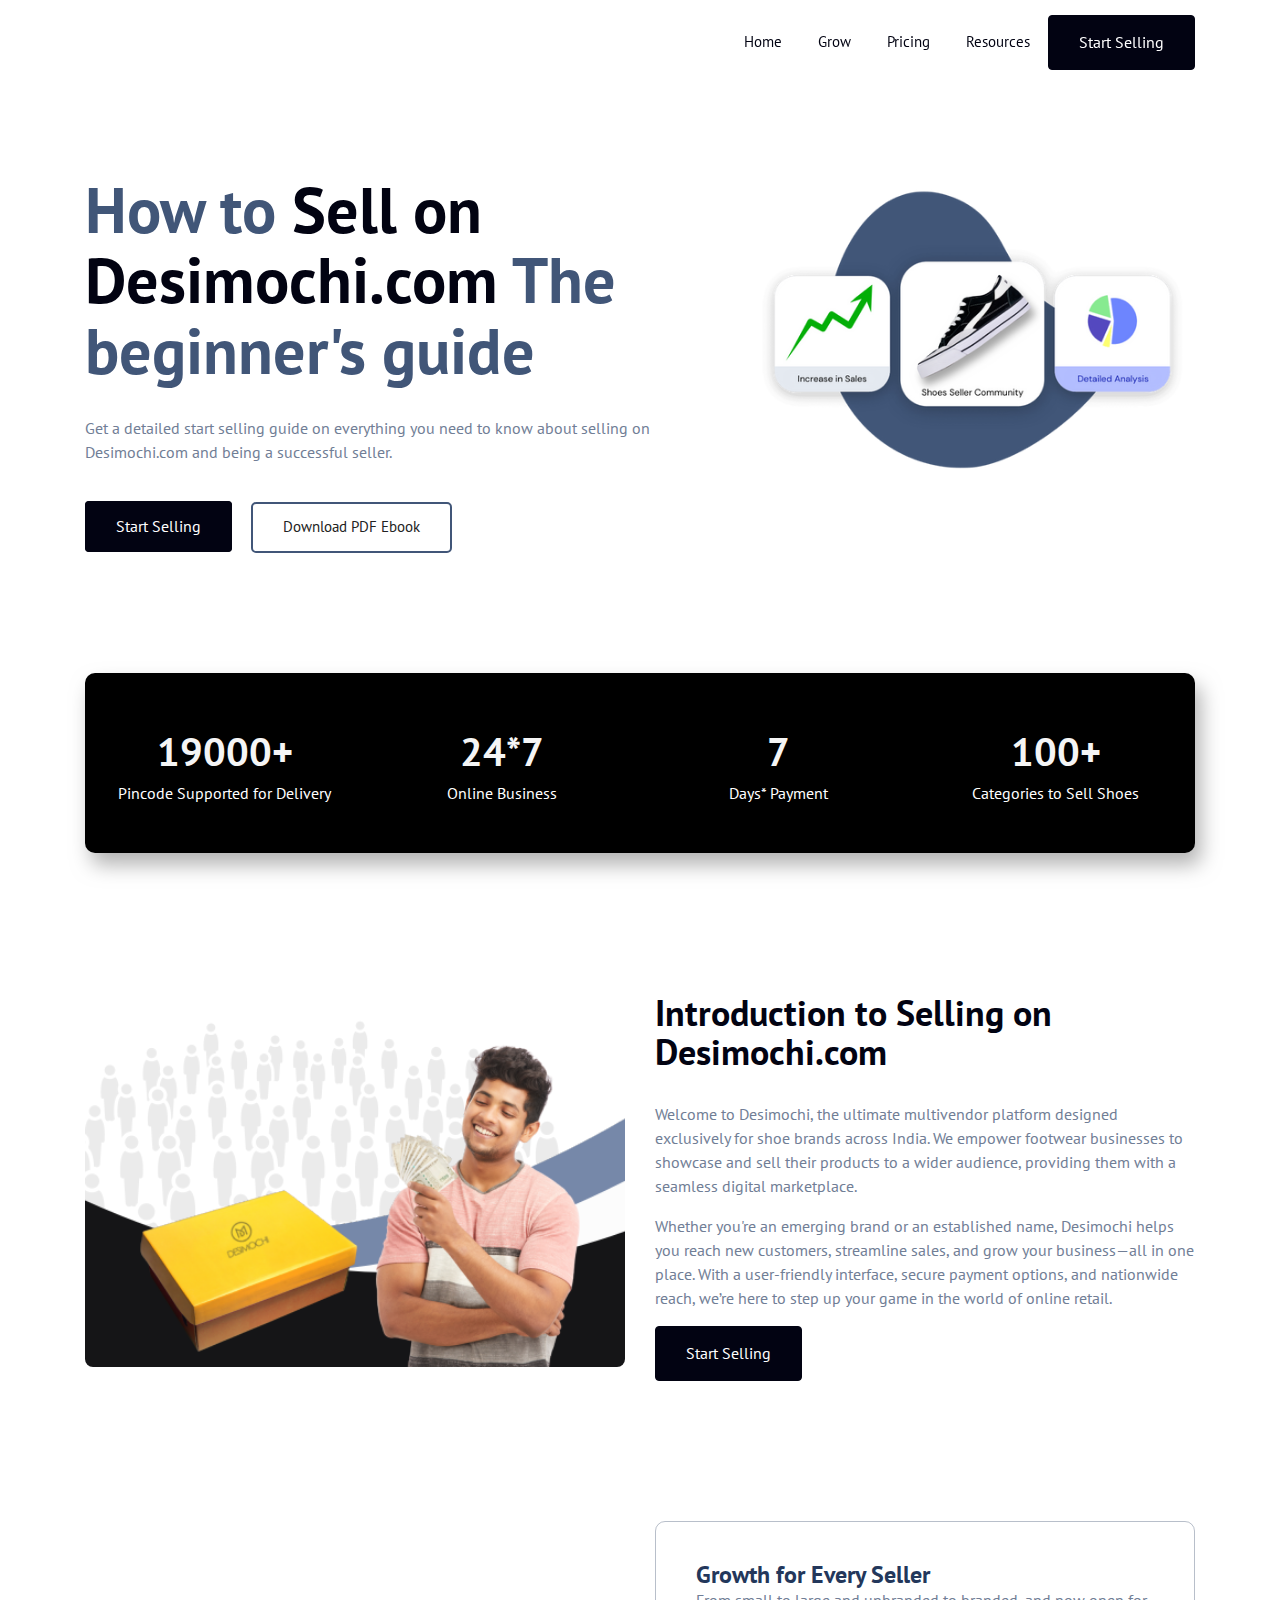
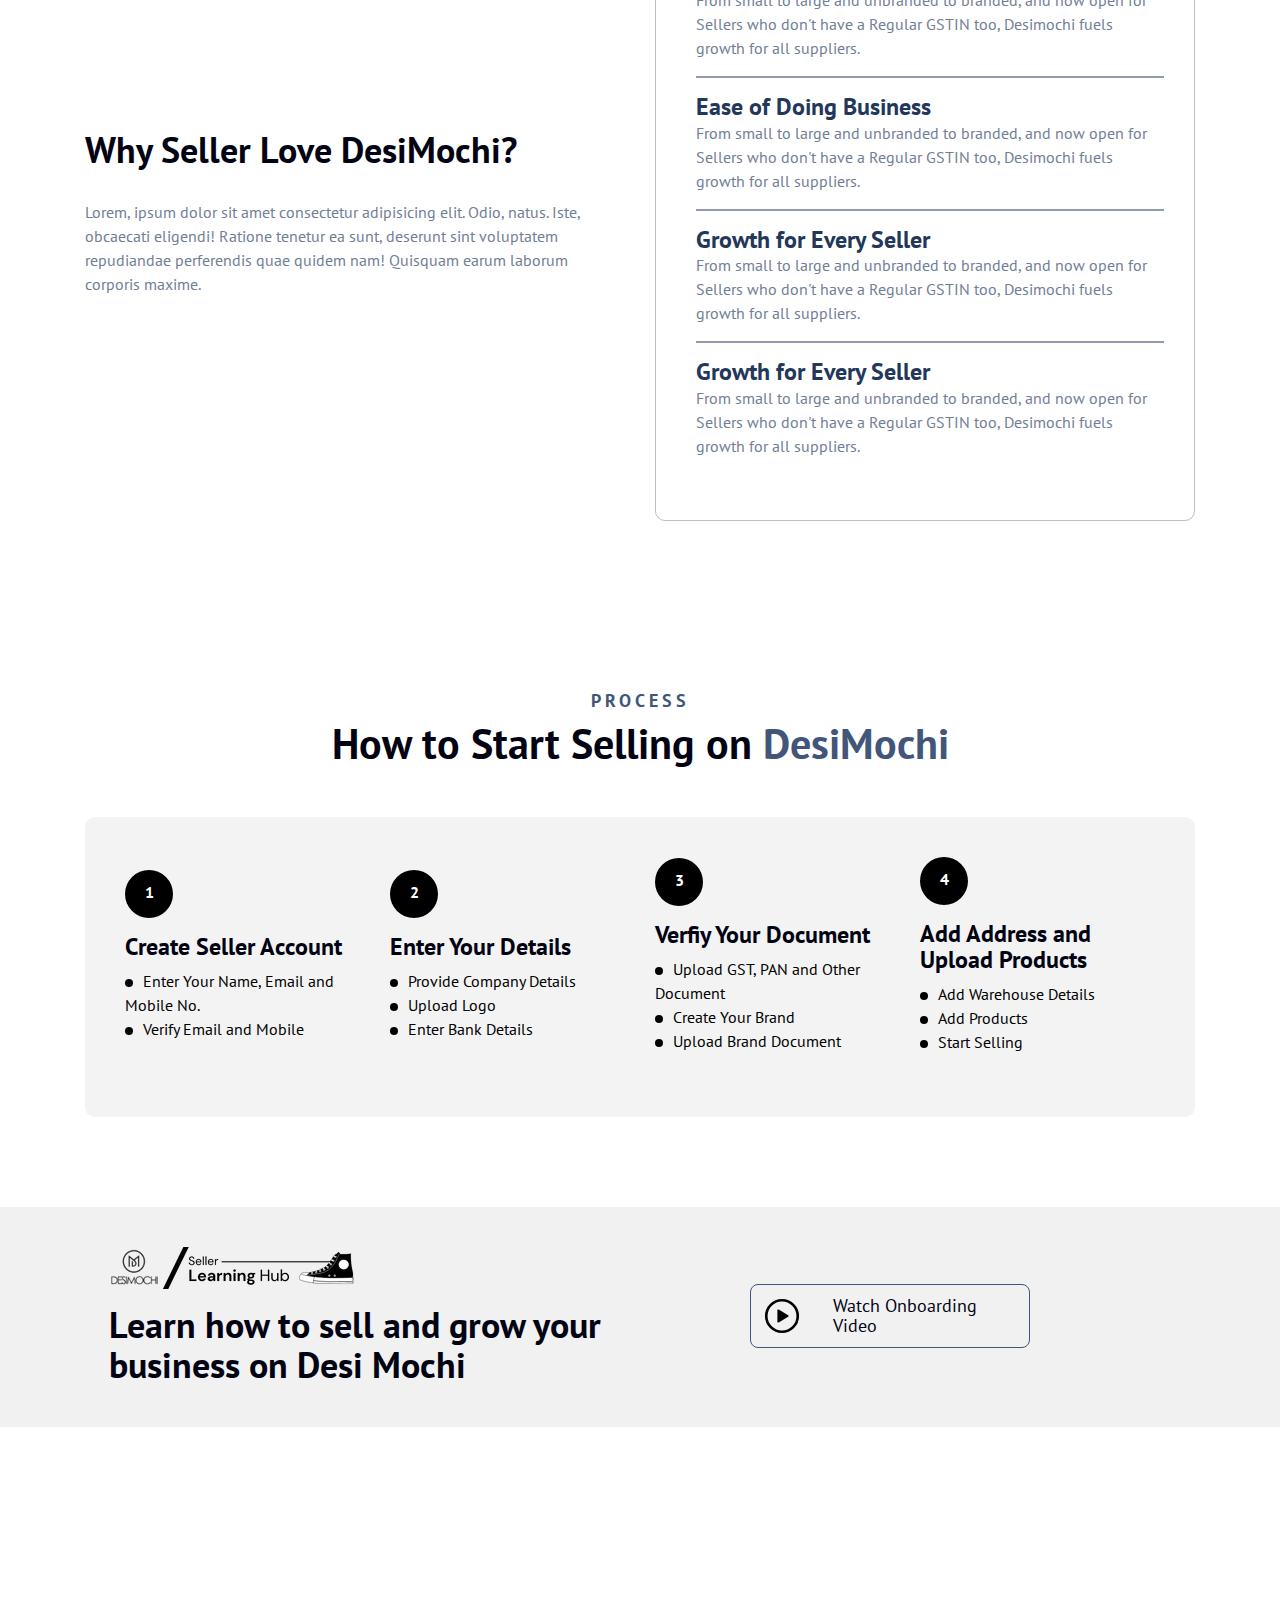
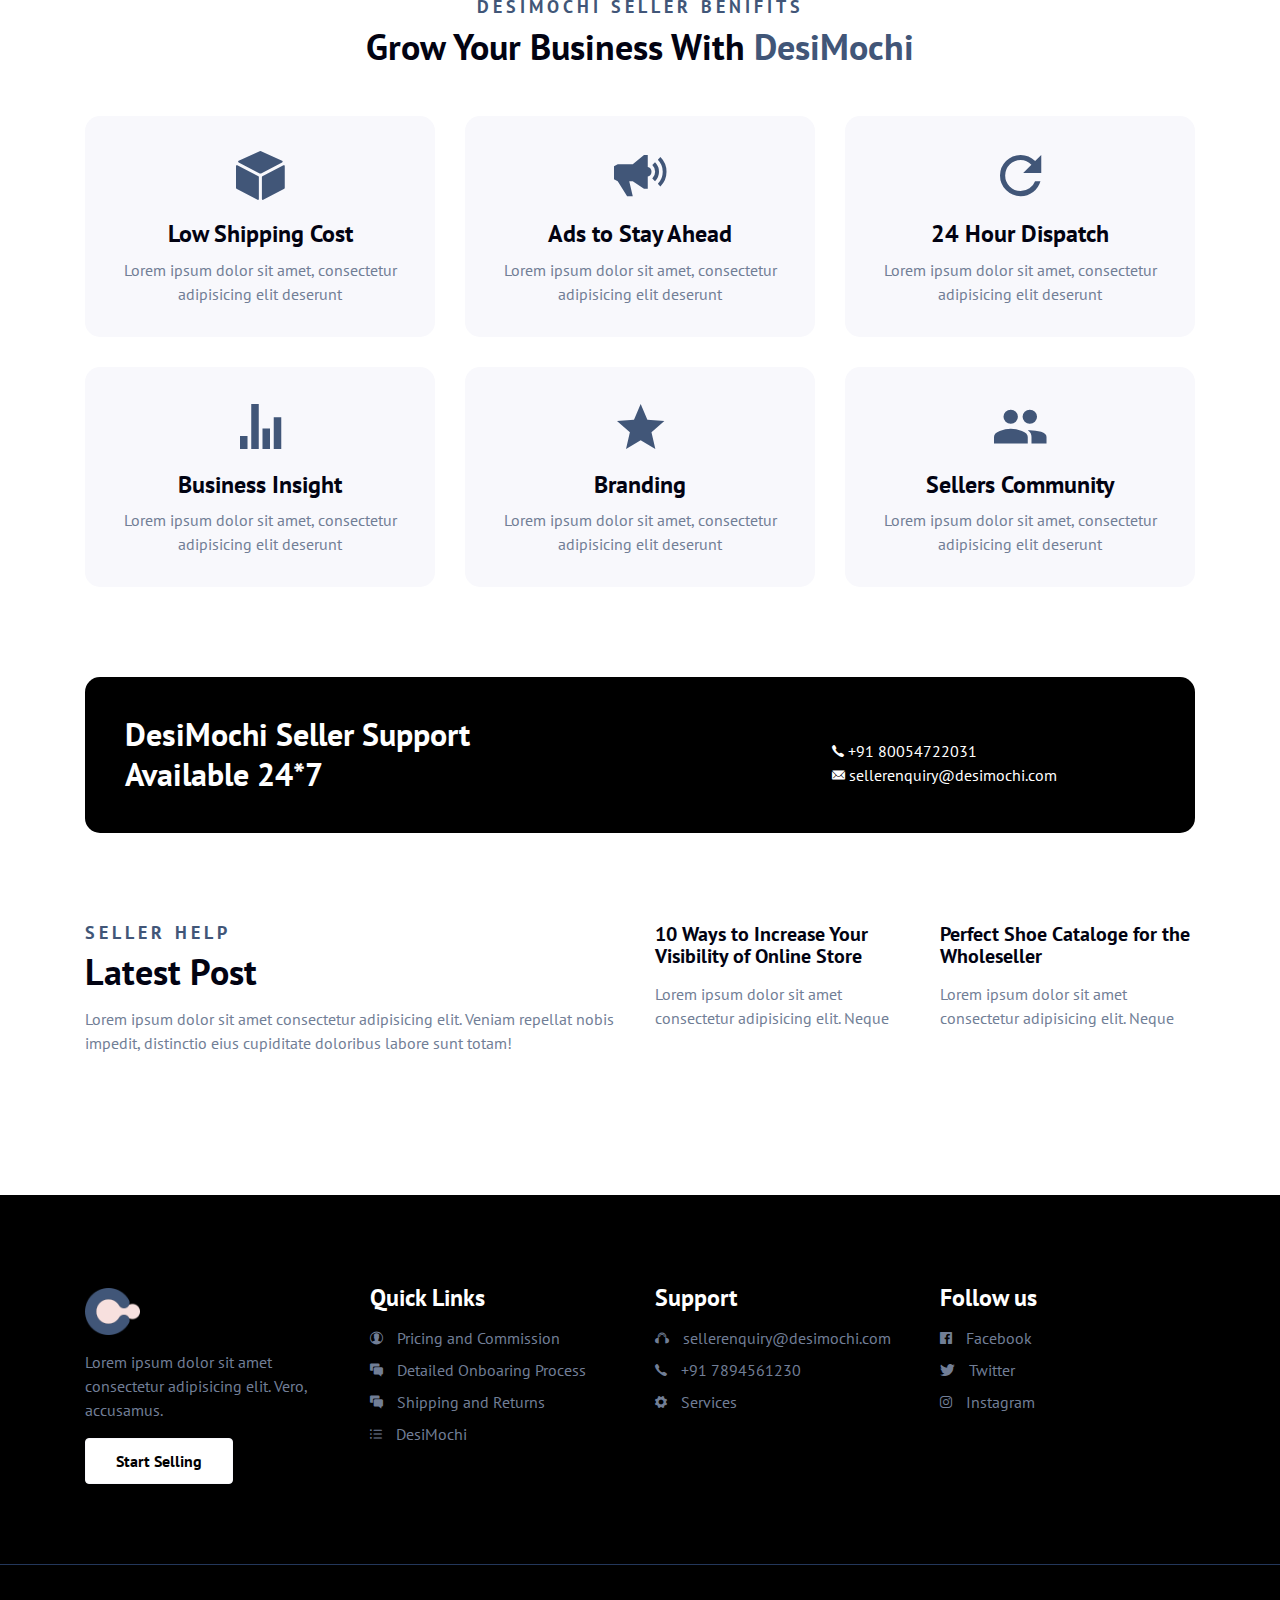
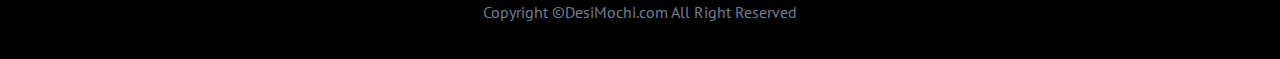
==== index.html @ 73b4c348 "Initial commit for GitHub Pages" ====
<!DOCTYPE html>
<html lang="zxx">
<head>
	<meta charset="UTF-8">
	<meta name="viewport" content="width=device-width, initial-scale=1.0">
	<title>Beginners Guide : How to Start Selling on DesiMochi?</title>
	<link rel="icon" href="images/favicon.png">

	<!-- font -->
	<link href="https://fonts.googleapis.com/css2?family=Heebo:wght@400;500;600;700;800;900&display=swap" rel="stylesheet">
	<!-- end font -->

	<link rel="stylesheet" href="css/bootstrap.css">
	<link rel="stylesheet" href="css/ionicons.min.css">
	<link rel="stylesheet" href="css/magnific-popup.css">
	<link rel="stylesheet" href="css/style.css">
</head>
<body>

	<!-- loader -->
	<div class="fakeLoader"></div>
	<!-- end loader -->

	<!-- navbar -->
	<nav class="navbar navbar-expand-md navbar-light fixed-top">
		<div class="container">
			<a href="index.html" class="navbar-brand"><img src="https://www.desimochi.com/_next/image?url=%2F_next%2Fstatic%2Fmedia%2Fdesimochi-Logo-1.6587f620.png&w=96&q=75" alt=""></a>
			<button class="navbar-toggler" type="button" data-toggle="collapse" data-target="#navbarSupportedContent" aria-controls="navbarSupportedContent" aria-expanded="false" aria-label="Toggle navigation">
				<i class="icon ion-ios-menu"></i>
			</button>
			<div class="collapse navbar-collapse" id="navbarSupportedContent">
				<ul class="navbar-nav ml-auto">
					<li class="nav-item">
						<a class="nav-link" href="#home">Home</a>
					</li>
					<li class="nav-item">
						<a class="nav-link" href="#about">Grow</a>
					</li>
					<li class="nav-item">
						<a class="nav-link" href="#portfolio">Pricing</a>
					</li>
					<li class="nav-item">
						<a class="nav-link" href="#services">Resources</a>
					</li>
				</ul>
				<button class="headbutton">Start Selling</button>
			</div>
		</div>
	</nav>
	<!-- end navbar -->

	<!-- home intro -->
	<div id="home" class="home-intro">
		<div class="container">
			<div class="row">
				<div class="col-md-7 col-sm-12 col-xs-12">
					<div class="content">
						<h2><span class="color-highlight">How to</span> Sell on</h2>
						<h2>Desimochi.com <span class="color-highlight">The beginner's guide</span></h2>
						<p>Get a detailed start selling guide on everything you need to know about selling on Desimochi.com and being a successful seller.</p>
						<ul>
							<li><a href="" class="headbutton">Start Selling</a></li>
							<li><a href="" class="button button-secondary">Download PDF Ebook</a></li>
						</ul>
					</div>
				</div>
				<div class="col-md-5 col-sm-12 col-xs-12">
					<div class="content-image">
						<img src="images/desimochi-seller.png" alt="">
					</div>
				</div>
			</div>
		</div>
	</div>
	<!-- end home intro -->
	<div class="">
		<div class="container">
			<div class="newfacts pt-5 px-3">
				<div class="row text-center">
					<div class="col-sm-12 col-md-3 col-xs-12">
						<span class="spanmine">19000+</span>
						<p class="text-white">Pincode Supported for Delivery</p>
						<span class="minesep"></span>
					</div>
					<div class="col-sm-12 col-md-3 col-xs-12">
						<span class="spanmine">24*7</span>
						<p class="text-white">Online Business</p>
					</div>
					<div class="col-sm-12 col-md-3 col-xs-12">
						<span class="spanmine">7</span>
						<p class="text-white">Days* Payment</p>
					</div>
					<div class="col-sm-12 col-md-3 col-xs-12">
						<span class="spanmine">100+</span>
						<p class="text-white">Categories to Sell Shoes</p>
					</div>
				</div>
			</div>
			
		</div>
	</div>
	</div>
	<!-- about us -->
	<div id="about" class="about">
		<div class="container">
			<div class="row">
				<div class="col-sm-12 col-md-6 col-xs-12">
					<div class="content-image">
						<img src="images/seller-desimochi-dummy.png" alt="" class="mineimage">
					</div>
				</div>
				<div class="col-sm-6 col-md-6 col-xs-6">
					<div class="content">
						<h3>Introduction to Selling on Desimochi.com</h3>
						<p>Welcome to Desimochi, the ultimate multivendor platform designed exclusively for shoe brands across India. We empower footwear businesses to showcase and sell their products to a wider audience, providing them with a seamless digital marketplace. </p>
						<p>Whether you're an emerging brand or an established name, Desimochi helps you reach new customers, streamline sales, and grow your business—all in one place. With a user-friendly interface, secure payment options, and nationwide reach, we’re here to step up your game in the world of online retail.</p>
						<button class="headbutton">Start Selling</button>
						
					</div>
				</div>
			</div>
		</div>
	</div>
	<div id="about" class="about">
		<div class="container">
			<div class="row">
				<div class="induction">
				<div class="col-sm-12 col-md-6 col-xs-12">
					<div class="content">
						<h3>Why Seller Love DesiMochi?</h3>
						<p>Lorem, ipsum dolor sit amet consectetur adipisicing elit. Odio, natus. Iste, obcaecati eligendi! Ratione tenetur ea sunt, deserunt sint voluptatem repudiandae perferendis quae quidem nam! Quisquam earum laborum corporis maxime.</p>
					</div>
				</div>
				<div class="col-sm-6 col-md-6 col-xs-6">
					<div class="content">
						<div class="boxeofwhy">
							<div class="whycard">
								<h4>Growth for Every Seller</h4>
								<p>From small to large and unbranded to branded, and now open for Sellers who don't have a Regular GSTIN too, Desimochi fuels growth for all suppliers.</p>
								<hr class="styled-line" />
							</div>
							<div class="whycard">
								<h4>Ease of Doing Business</h4>
								<p>From small to large and unbranded to branded, and now open for Sellers who don't have a Regular GSTIN too, Desimochi fuels growth for all suppliers.</p>
								<hr class="styled-line" />
							</div>
							<div class="whycard">
								<h4>Growth for Every Seller</h4>
								<p>From small to large and unbranded to branded, and now open for Sellers who don't have a Regular GSTIN too, Desimochi fuels growth for all suppliers.</p>
								<hr class="styled-line" />
							</div>
							<div class="whycard">
								<h4>Growth for Every Seller</h4>
								<p>From small to large and unbranded to branded, and now open for Sellers who don't have a Regular GSTIN too, Desimochi fuels growth for all suppliers.</p>
							
							</div>
						</div>
					</div>
				</div>
			</div>
			</div>
		</div>
	</div>
	<!-- end about us -->

	<!-- process work -->
	<div id="process-work" class="process-work section">
		<div class="container">
			<div class="section-title">
				<h5 class="title-top">Process</h5>
				<h2>How to Start Selling on <span class="color-highlight">DesiMochi</span></h2>
			</div>
			<div class="processmine">
				<div class="row align-items-center">
					<div class="col-md-3 processtep">
						<p class="step">1</p>
						<h5>Create Seller Account</h5>
						<ul class="mt-2">
								<li><span class="circle-list"></span>Enter Your Name, Email and Mobile No.</li>
								<li><span class="circle-list"></span>Verify Email and Mobile</li>
							</ul>
					</div>
					<div class="col-md-3 processtep">
						<p class="step">2</p>
						<h5>Enter Your Details</h5>
						<ul class="mt-2">
								<li><span class="circle-list"></span>Provide Company Details</li>
								<li><span class="circle-list"></span>Upload Logo</li>
								<li><span class="circle-list"></span>Enter Bank Details</li>
							</ul>
					</div>
					<div class="col-md-3 processtep">
						<p class="step">3</p>
						<h5>Verfiy Your Document</h5>
						<ul class="mt-2">
								<li><span class="circle-list"></span>Upload GST, PAN and Other Document</li>
								<li><span class="circle-list"></span>Create Your Brand</li>
								<li><span class="circle-list"></span>Upload Brand Document</li>
							</ul>
					</div>
					<div class="col-md-3 processtep">
						<p class="step">4</p>
						<h5>Add Address and Upload Products</h5>
						<ul class="mt-2">
								<li><span class="circle-list"></span>Add Warehouse Details</li>
								<li><span class="circle-list"></span>Add Products</li>
								<li><span class="circle-list"></span>Start Selling</li>
							</ul>
					</div>
					
				</div>
			</div>
		
			
		</div>

	</div>
	<!-- end process work -->
	<div id="process-work" class="process-work ">
			<div class="processminee">
				<div class="container">
					<div class="row align-items-center">
						<div class="col-md-7">
							<img src="images/seller-learning.png" alt="selller learning" />
							<h3 class="px-4 pt-3">Learn how to sell and grow your business on Desi Mochi</h3>
						</div>
						<div class="col-md-5">
							<div class="cardvideo">
								<div class="row align-items-center">
									<div class="col-md-3">
									 <img src="images/play-circle-outline.svg" />
									</div>
									<div class="col-md-9">
										<h6>Watch Onboarding Video</h6>
									</div>
								</div>
							</div>
						</div>
					</div>
				</div>
			</div>

	</div>

	<!-- end portfolio -->

	<!-- services -->
	<div id="services" class="services section">
		<div class="section-title">
			<h5 class="title-top">DesiMochi Seller Benifits</h5>
			<h3>Grow Your Business With <span class="color-highlight">DesiMochi</span></h3>
		</div>
		<div class="container">
			<div class="row">
				<div class="col-md-4 col-sm-12">
					<div class="content">
						<div class="serv-icon">
							<i class="icon ion-ios-cube"></i>
							<span class="clone-icon"><i class="icon ion-ios-cube"></i></span>
						</div>
						<h5>Low Shipping Cost</h5>
						<p>Lorem ipsum dolor sit amet, consectetur adipisicing elit deserunt</p>
					</div>
				</div>
				<div class="col-md-4 col-sm-12">
					<div class="content">
						<div class="serv-icon">
							<i class="icon ion-md-megaphone"></i>
							<span class="clone-icon"><i class="icon ion-md-megaphone"></i></span>
						</div>
						<h5>Ads to Stay Ahead</h5>
						<p>Lorem ipsum dolor sit amet, consectetur adipisicing elit deserunt</p>
					</div>
				</div>
				<div class="col-md-4 col-sm-12">
					<div class="content">
						<div class="serv-icon">
							<i class="icon ion-md-refresh"></i>

							<span class="clone-icon"><i class="icon ion-md-refresh"></i>
							</span>
						</div>
						<h5>24 Hour Dispatch</h5>
						<p>Lorem ipsum dolor sit amet, consectetur adipisicing elit deserunt</p>
					</div>
				</div>
			</div>
			<div class="row">
				<div class="col-md-4 col-sm-12">
					<div class="content">
						<div class="serv-icon">
							<i class="icon ion-md-stats"></i>
							<span class="clone-icon"><i class="icon ion-md-stats"></i></span>
						</div>
						<h5>Business Insight</h5>
						<p>Lorem ipsum dolor sit amet, consectetur adipisicing elit deserunt</p>
					</div>
				</div>
				<div class="col-md-4 col-sm-12">
					<div class="content">
						<div class="serv-icon">
							<i class="icon ion-md-star"></i>

							<span class="clone-icon"><i class="icon ion-md-star"></i>
							</span>
						</div>
						<h5>Branding</h5>
						<p>Lorem ipsum dolor sit amet, consectetur adipisicing elit deserunt</p>
					</div>
				</div>
				<div class="col-md-4 col-sm-12">
					<div class="content">
						<div class="serv-icon">
							<i class="icon ion-md-people"></i>
							<span class="clone-icon"><i class="icon ion-md-people"></i></span>
						</div>
						<h5>Sellers Community</h5>
						<p>Lorem ipsum dolor sit amet, consectetur adipisicing elit deserunt</p>
					</div>
				</div>
			</div>
		</div>
	</div>
	<!-- end services -->

	<!-- words -->
	<div class="words-section section-bottom-only">
		<div class="container">
			<div class="content">
				<div class="row">
					<div class="col-md-8 col-sm-12 align-self-center">
						<div class="words-wrap">
							<h4>DesiMochi Seller Support</h4>
							<h4>Available 24*7 </h4>
						</div>
					</div>
					<div class="col-md-4 col-sm-12 align-self-center">
						<div class="words-wrapp mt-3">
							<span class="text-white"><i class="icon ion-ios-call"></i>  +91 80054722031 <br/></span>
								<span class="text-white"><i class="icon ion-ios-mail"></i>  sellerenquiry@desimochi.com</span>
					</div>
					</div>
				</div>
			</div>
		</div>
	</div>
	<!-- end words -->

	<!-- news -->
	<div id="news" class="news section-bottom-only">
		<div class="container">
			<div class="row">
				<div class="col-md-6 col-sm-12">
					<div class="section-title section-title-left">
						<h5 class="title-top">Seller Help</h5>
						<h3>Latest Post</h3>
						<div class="title-desc">
							<p>Lorem ipsum dolor sit amet consectetur adipisicing elit. Veniam repellat nobis impedit, distinctio eius cupiditate doloribus labore sunt totam!</p>
						</div>
					</div>
				</div>
				<div class="col-md-6 col-sm-12">
					<div class="row">
						<div class="col-md-6 col-sm-12">
							<a href="">
								<div class="content">
									<h4>10 Ways to Increase Your Visibility of Online Store</h4>
									<p>Lorem ipsum dolor sit amet consectetur adipisicing elit. Neque</p>
								</div>
							</a>
						</div>
						<div class="col-md-6 col-sm-12">
							<a href="">
								<div class="content">
									<h4>Perfect Shoe Cataloge for the Wholeseller</h4>
									<p>Lorem ipsum dolor sit amet consectetur adipisicing elit. Neque</p>
								</div>
							</a>
						</div>
					</div>
				</div>
			</div>
		</div>
	</div>
	<!-- end news -->

	<!-- contact -->
	<!-- end contact -->

	<!-- footer -->
	<footer>
		<div class="container">
			<div class="row">
				<div class="col-md-3 col-sm-6 col-xs-12">
					<div class="content">
						<div class="brand"><img src="images/logo.png" alt=""></div>
						<p>Lorem ipsum dolor sit amet consectetur adipisicing elit. Vero, accusamus.</p>
						<button class="footerbutton">Start Selling</button>
					</div>
				</div>
				<div class="col-md-3 col-sm-6 col-xs-12">
					<div class="content">
						<h5>Quick Links</h5>
						<ul>
							<li><a href=""><i class="icon ion-ios-contact"></i> Pricing and Commission</a></li>
							<li><a href=""><i class="icon ion-ios-chatboxes"></i> Detailed Onboaring Process</a></li>
							<li><a href=""><i class="icon ion-ios-chatboxes"></i> Shipping and Returns</a></li>
							<li><a href=""><i class="icon ion-ios-list"></i> DesiMochi</a></li>

						</ul>
					</div>
				</div>
				<div class="col-md-3 col-sm-6 col-xs-12">
					<div class="content">
						<h5>Support</h5>
						<ul>
							<li><a href=""><i class="icon ion-ios-headset"></i> sellerenquiry@desimochi.com</a></li>
							<li><a href=""><i class="icon ion-ios-call"></i> +91 7894561230
							</a></li>
							<li><a href=""><i class="icon ion-ios-settings"></i> Services</a></li>
						</ul>
					</div>
				</div>
				<div class="col-md-3 col-sm-6 col-xs-12">
					<div class="content">
						<h5>Follow us</h5>
						<ul class="social">
							<li><a href=""><i class="icon ion-logo-facebook"></i> Facebook</a></li>
							<li><a href=""><i class="icon ion-logo-twitter"></i> Twitter</a></li>
							<li><a href=""><i class="icon ion-logo-instagram"></i> Instagram</a></li>
						</ul>
					</div>
				</div>
			</div>
		</div>
	</footer>
	<!-- end footer -->

	<!-- footer bottom -->
	<div class="footer-bottom">
		<span>Copyright ©DesiMochi.com All Right Reserved</span>
	</div>
	<!-- end footer bottom -->

	<!-- script -->
	<script src="js/jquery-3.5.1.min.js"></script>
	<script src="js/bootstrap.bundle.min.js"></script>
	<script src="js/jquery.filterizr.min.js"></script>
	<script src="js/imagesloaded.pkgd.min.js"></script>
	<script src="js/magnific-popup.min.js"></script>
	<script src="js/contact-form.js"></script>
	<script src="js/main.js"></script>

</body>
</html>
---- css/style.css ----
/*
Cleo - Agency Landing Page Template
Author : aStylers
Author URL : https://themeforest.net/user/astylers
*/

/*

Table of Content:
- fonts
- general
- button
- navbar
- home intro
- about us
- process work
- portfolio
- services
- words
- news
- contact
- form input
- footer bottom / copyright
- footer
- responsive

*/

/* variable */

/* fonts */
@import url('https://fonts.googleapis.com/css2?family=PT+Sans:ital,wght@0,400;0,700;1,400;1,700&display=swap');

/* general */
body {
    background: #fff;
    color: #717e96;
    font-size: 16px;
    font-weight: 400;
    font-family: "PT Sans", sans-serif;
}

h1,
h2,
h3,
h4,
h5,
h6 {
    line-height: 110%;
    margin: 0;
    font-family: "PT Sans", sans-serif;
    font-weight: 500;
    color: #020312;
}

h1 {
    font-size: 36px;
}

h2 {
    font-size: 32px;
}

h3 {
    font-size: 36px;
    font-weight: 600;
}

h4 {
    font-size: 24px;
}

h5 {
    font-size: 24px;
    font-weight: 600;
}

h6 {
    font-size: 18px;
}

a {
    color: #020312;
}

a:hover {
    text-decoration: none;
    transition: .5s ease-out;
}

a p {
    color: #717e96;
}

ul {
    padding: 0;
    margin: 0;
}

ul li {
    list-style-type: none;
    color: #000;
}

.row {
    margin-bottom: 30px;
}

.row:last-child {
    margin-bottom: 0;
}

/* button */
.button {
    background: #415678;
    padding: 12px 30px;
    font-weight: 500;
    font-size: 15px;
    border-radius: 5px;
    color: #fff;
    margin-top: 22px;
    border: 2px solid transparent;
    transition: .5s ease-out;
    display: inline-block;
}

.button:hover {
    color: #fff;
    opacity: 0.5;
}

.button.button-secondary {
    background: transparent;
    border: 2px solid #415678;
    color: #222;
    margin-top: 22px;
}

.button.button-secondary:hover {
    border-color: #415678;
    color: #fff;
    background: #415678;
    transition: .5s ease-out;
}

.section {
    margin-top: 80px;
    padding: 90px 0;
}

.section-bottom-only {
    padding-bottom: 90px;
}

.section-title {
    margin-bottom: 50px;
    text-align: center;
}

.section-title .title-top {
    margin-bottom: 10px;
    text-transform: uppercase;
    color: #415678;
    letter-spacing: 4px;
    font-size: 18px;
}
.section-title h2 {
    font-size: 42px;
    font-weight: 800;
}
.section-title h3 {
    font-size: 36px;
    font-weight: 800;
}

.section-title.section-title-left {
    text-align: left;
}

.section-title .title-desc {
    margin-top: 15px;
}

/* navbar */
.navbar {
    background: transparent;
    transition: .5s ease-out;
    padding: 15px 0;
}

.navbar .navbar-brand h1 {
    font-size: 26px;
    color: #020312;
}

.navbar .navbar-brand img {
    width: 55px;
    margin-right: 10px;
}

.navbar .navbar-nav li {
    padding: 0 10px;
}

.navbar .navbar-nav li .nav-link {
    font-size: 15px;
    font-weight: 500;
    color: #020312;
    transition: all .3s ease;
}

.navbar .navbar-nav li:hover .nav-link {
    color: #415678;
}

.navbar .navbar-toggler {
    border-radius: 0;
    border: 0;
}

.navbar .navbar-toggler i {
    font-size: 28px;
}

.navbar .navbar-toggler:focus {
    outline: 0;
}

.navbar.navbar-fixed {
    background: #fff;
    transition: .5s ease-out;
    box-shadow: 0 2px 2px 0 rgba(0, 0, 0, 0), 0 1px 5px 0 rgba(0, 0, 0, 0.12), 0 3px 1px -2px rgba(0, 0, 0, 0);
}
.spanmine{
    color: #f5f5f5;
    font-size: 40px;
    font-weight: 600;
}
/* home intro */
.home-intro {
    padding: 175px 0;
    padding-bottom: 80px;
}

.home-intro .content h2 {
    font-size: 64px;
    font-weight: 800;
}

.home-intro .content h2 .color-highlight {
    color: #415678;
}
.color-highlight{
    color: #415678;
}
.home-intro .content h2:nth-child(2) {
    margin-bottom: 30px;
}

.home-intro .content-image img {
    width: 100%;
}

.home-intro ul li {
    display: inline-block;
}

.home-intro ul li:last-child {
    margin-left: 15px;
}

.about{
    margin-top: 140px;
}
/* about us */
.about .content-image img {
    width: 100%;
}

.about .content h3 {
    margin-bottom: 30px;
    font-weight: 800;
    font-size: 36px;
}

.about .content ul li {
    font-weight: 600;
    color: #020312;
}

.circle-list {
    width: 8px;
    height: 8px;
    border-radius: 50%;
    margin-right: 10px;
    background: #000000;
    display: inline-block;
}

/* process work */


.process-work .row .col-md-3:nth-last-child(odd) .content {
    background: #415678;
}

.process-work .row .col-md-3:nth-last-child(odd) .content i {
    color: #fff;
}

.process-work .row .col-md-3:nth-last-child(odd) .content h5 {
    color: #fff;
}

.process-work .row .col-md-3:nth-last-child(odd) .content p {
    color: #fff;
}

.process-work .content {
    text-align: center;
    padding: 15px;
    background: #f8f8fc;
    border-radius: 15px;
    transition: all .3s ease;
}
.mineimage{
    border-radius: 8px;
}

.process-work .content:hover {
    background: #415678;
    transition: all .3s ease;
}

.process-work .content:hover i {
    color: #fff;
}

.process-work .content:hover h5 {
    color: #fff;
}

.process-work .content:hover p {
    color: #fff;
}

.process-work .content i {
    font-size: 60px;
    color: #415678;
}

.process-work .content h5 {
    margin-bottom: 10px;
}

/* portfolio */
.portfolio .portfolio-filter-menu {
    text-align: center;
    margin-bottom: 30px;
}

.portfolio .portfolio-filter-menu ul li {
    display: inline-block;
    margin: 0 20px;
    cursor: pointer;
    transition: all .3s ease;
}

.portfolio .portfolio-filter-menu ul li.active {
    color: #415678;
    font-weight: 800;
}

.portfolio .row .col-md-4 {
    padding: 15px;
}

.portfolio .content-image {
    position: relative;
}

.portfolio .content-image img {
    width: 100%;
    border-radius: 15px;
    transition: all .3s ease;
}

.portfolio .content-image .image-caption {
    position: absolute;
    top: 50%;
    left: 0;
    right: 0;
    bottom: 0;
    text-align: center;
    opacity: 0;
    transition: all .5s ease;
    color: #fff;
    transform: scale(0.9);
}

.portfolio .content-image .image-caption h4 {
    color: #fff;
    margin-bottom: 5px;
}

.portfolio .content-image .image-caption span {
    font-size: 15px;
}

.portfolio .content-image .image-overlay {
    background: #020312;
    opacity: 0.5;
    position: absolute;
    width: 100%;
    height: 100%;
    top: 0;
    left: 0;
    right: 0;
    bottom: 0;
    border-radius: 15px;
    opacity: 0;
    transition: all .5s ease;
    margin: auto;
}

.portfolio .content-image:hover .image-caption {
    opacity: 1;
    transform: scale(1);
}

.portfolio .content-image:hover .image-overlay {
    opacity: 0.7;
    transform: scale(1.05);
}

.portfolio .content-image:hover img {
    transform: scale(1.05);
    box-shadow: 0 0 37px -8px rgba(0, 0, 0, 0.53);
}

/* services */
.services .content {
    text-align: center;
    padding: 15px;
    background: #f8f8fc;
    border-radius: 15px;
    transition: all .3s ease;
}

.services .content:hover {
    background: #000000;
    transition: all .3s ease;
}

.services .content:hover i {
    color: #fff;
}

.services .content:hover h5 {
    color: #fff;
}

.services .content:hover p {
    color: #fff;
}

.services .content .serv-icon {
    position: relative;
    display: inline-block;
}

.services .content i {
    font-size: 60px;
    color: #415678;
}

.services .content .clone-icon i {
    position: absolute;
    top: 0;
    left: 15px;
    right: 0;
    opacity: 0;
    transition: all .3s ease;
}

.services .content h5 {
    margin-bottom: 10px;
}

.services .content:hover .clone-icon i {
    position: absolute;
    top: 7px;
    left: -12px;
    right: 0;
    opacity: 0.2;
}

/* words */
.words-section .content {
    background: #000000;
    padding: 40px;
    border-radius: 15px;
}

.words-section .content h4 {
    font-size: 32px;
    font-weight: 800;
    color: #fff;
}

.words-section .content h4:first-child {
    margin-bottom: 5px;
}

.words-section .content .button-wrap {
    text-align: right;
}

.words-section .content .button-wrap .button {
    margin-top: 0;
}

/* news */
.news .content:hover img {
    transform: scale(1.05);
    box-shadow: 0 0 37px -8px rgba(0, 0, 0, 0.53);
}

.news .content:hover h4 {
    color: #415678;
}

.news .content img {
    width: 100%;
    border-radius: 15px;
    margin-bottom: 20px;
    transition: all .3s ease;
}

.news .content h4 {
    margin-bottom: 15px;
    font-size: 20px;
    font-weight: 600;
    transition: all .3s ease;
}

/* contact */
.contact .content h5 {
    margin-top: 35px;
    margin-bottom: 15px;
}

.contact .content h5:first-child {
    margin-top: 0;
}

.contact .content-right {
    text-align: center;
}

.contact .button {
    margin-top: 0;
}

/* form */
form input {
    border: 1px solid #f5f5f5;
    background: #f5f5f5;
    padding: 14px 20px;
    width: 100%;
    color: #aaa;
    border-radius: 5px;
    text-align: left;
}

form textarea {
    border: 1px solid #f5f5f5;
    background: #f5f5f5;
    padding: 14px 20px;
    width: 100%;
    color: #aaa;
    border-radius: 5px;
    text-align: left;
}

/* footer bottom */
.footer-bottom {
    background: #000000;
    text-align: center;
    padding: 35px 0 35px;
    border-top: 1px solid #23375b;
}

/* footer */
footer {
    background: #000000;
    padding: 90px 0 80px;
}

footer .brand {
    font-size: 30px;
    color: #fff;
    font-weight: 700;
    margin-bottom: 15px;
}

footer .brand img {
    width: 55px;
}

footer h5 {
    color: #fff !important;
    margin-bottom: 15px;
}

footer ul li {
    margin-bottom: 8px;
}

footer ul li a {
    color: #717e96;
}

footer ul li a i {
    margin-right: 10px;
}

footer ul.social li a i {
    width: 20px;
}

/* responsive */
@media (max-width:980px) {
    .home-intro .content h2 {
        font-size: 40px;
    }

    .process-work .col-md-6 .content {
        margin-bottom: 30px;
    }

    .process-work .col-md-6:nth-last-child(-1n+2) .content {
        margin-bottom: 0;
    }

    .news .content h4 {
        width: 100%;
        white-space: nowrap;
        overflow: hidden;
        text-overflow: ellipsis;
    }

}
.headbutton{
    background-color: #020312;
    border: 1px solid #020312;
    padding: 14px 30px 15px 30px;
    border-radius: 4px;
    color: white;
}

.headbutton:hover{
    color: antiquewhite;
}

@media (max-width:767px) {
    .navbar .navbar-nav {
        background: #fff;
        box-shadow: 0 12px 30px -15px rgba(0, 0, 0, 0.2);
        border-radius: 0 0 15px 15px;
        border-top: 0;
        outline: none;
        padding: 14px 10px;
    }

    .navbar .navbar-brand {
        margin-left: 15px;
    }

    .home-intro .content-image img {
        margin-top: 45px;
        float: none;
    }

    .process-work .col-sm-6 .content {
        margin-bottom: 30px;
    }

    .process-work .col-sm-6:nth-last-child(-n+2) .content {
        margin-bottom: 0;
    }

    .services .row:first-child {
        margin-bottom: 0;
    }

    .services .row:last-child .col-sm-12:last-child .content {
        margin-bottom: 0;
    }

    .services .content {
        margin-bottom: 30px;
    }

    .news .content {
        margin-bottom: 30px;
    }

    .news .col-sm-12 .row .col-sm-12:nth-last-child(1) .content {
        margin-bottom: 0;
    }

    .words-section .content .button-wrap {
        margin-top: 30px;
        text-align: center;
    }

    .contact form {
        margin-top: 40px;
    }

    footer {
        text-align: center;
    }

    footer .col-sm-6 .content {
        margin-bottom: 30px;
    }

    footer .col-sm-6:nth-last-child(-1n+2) .content {
        margin-bottom: 0;
    }

}

@media (max-width:480px) {
    .process-work .col-xs-12:last-child .content {
        margin-bottom: 0;
    }

    .process-work .col-xs-12:nth-last-child(2) .content {
        margin-bottom: 30px;
    }

    footer .col-xs-12:nth-last-child(2) .content {
        margin-bottom: 30px;
    }

}
.facts{
    margin-bottom: 80px;
    display: grid;
    place-items: center;  /* centers both horizontally and vertically */
    height: 100vh;
}
.newfacts{
    background-color: #000000;
    height: 180px;
    width: 100%;
    margin-top: 40px;
    margin-bottom: 80px;
    border-radius: 10px;
    box-shadow: 6px 12px 20px rgba(128, 128, 128, 0.597);
}
@media (max-width:767px){
    .newfacts{
        height: fit-content;
        padding-bottom: 30px;
    }
}
.boxeofwhy{
    border: 1px solid #23375b52;
    width: 100%;
    height: 600px;
    border-radius: 10px;
    padding: 40px 30px 40px 40px;
}
.boxeofwhy h4{
 font-weight: 600;
 color: #23375b;
}
.styled-line {
    border: none;
    height: 2px;         /* thickness of the line */
    background-color: #23375b;  /* color of the line */
    width: 100%;    
    opacity: 0.5;  /* width of the line */
  }
  .induction{
    display: flex;
    align-items: center;
  }
  @media (max-width:767px){
    .induction{
        display: contents;
    }
    .boxeofwhy{
        height: fit-content;
    }
  }
  .processmine{
    width: 100%;
    height: 300px;
    border-radius: 10px;
    background-color: #f3f3f3;
    padding: 40px;
  }
 
.step{
    background-color: black;
    height: 48px;
    width: 48px;
    font-weight: 600;
    color: white;
    padding-top: 10px;
    text-align: center;
    border-radius: 50%;
}
.step::after {
    height: 10px;
    width: 80%;
    background-color: #23375b;
}
@media (max-width:767px){
   
    .processmine{
        height: fit-content;
    }
    .step{
        margin-top: 40px;
    }
  }
.processminee{
    width: 100%;
    height: 220px;
    background-color: #f1f1f1;
    padding: 40px;
    margin-bottom: 80px;
  }
.cardvideo{
    border-radius: 8px;
    border: 1px solid #415678;
    padding: 10px;
    width: 280px;
    height: fit-content;
    cursor: pointer;
}
.cardvideo:hover{
    background-color: #415678;
    transition: all .3s ease-in-out;
}
.footerbutton{
    background-color: white;
    border-radius: 4px;
    padding: 10px 30px 10px 30px;
    border: 1px solid #f8f8fc;
    font-weight: 700;
}
@media (max-width:767px){
    .processminee{
        height: fit-content;
    }
    .processminee h3{
        font-size: 24px;
        text-align: center;
    }
    .cardvideo{
        margin-top: 20px;
        height: fit-content;
    }
    .cardvideo img{
        width: 20%;
    }
}
.word-wrapp{
    color: white;
}
/* zzzzzzzzzzzzz */
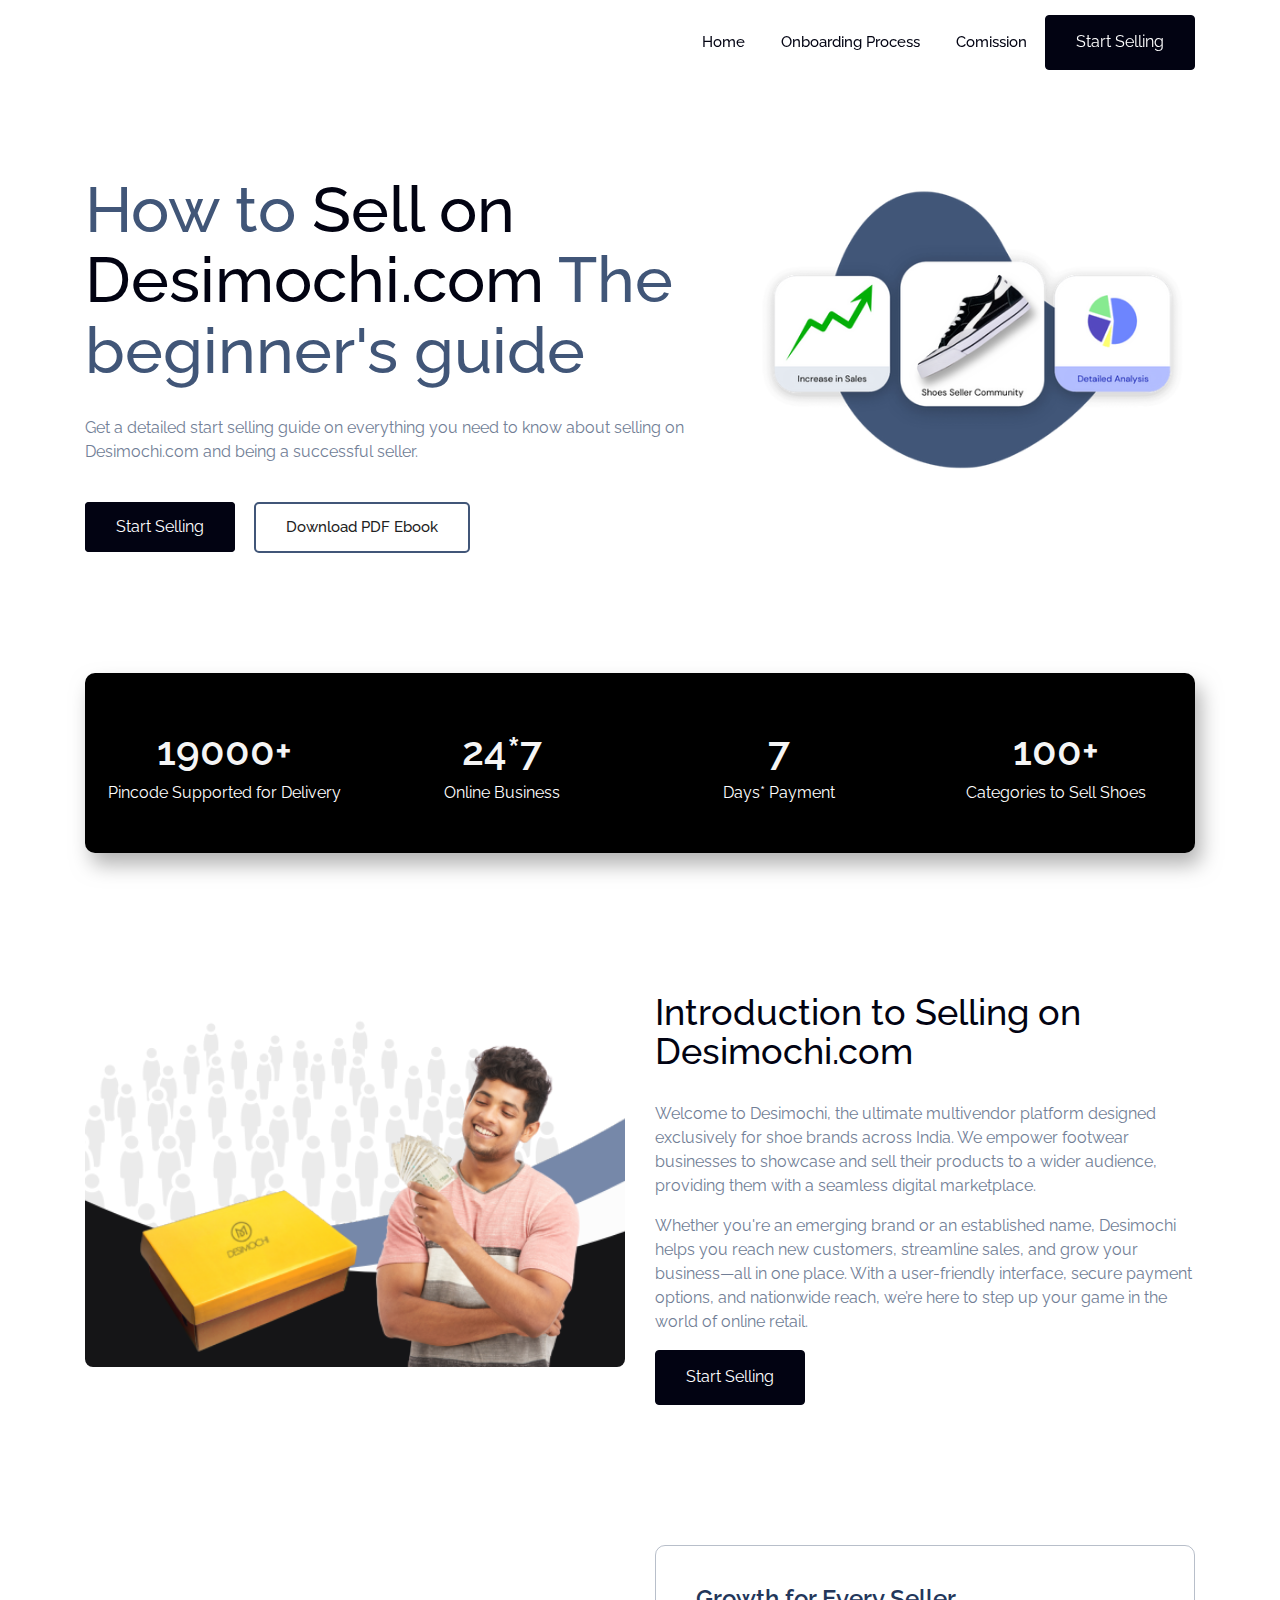
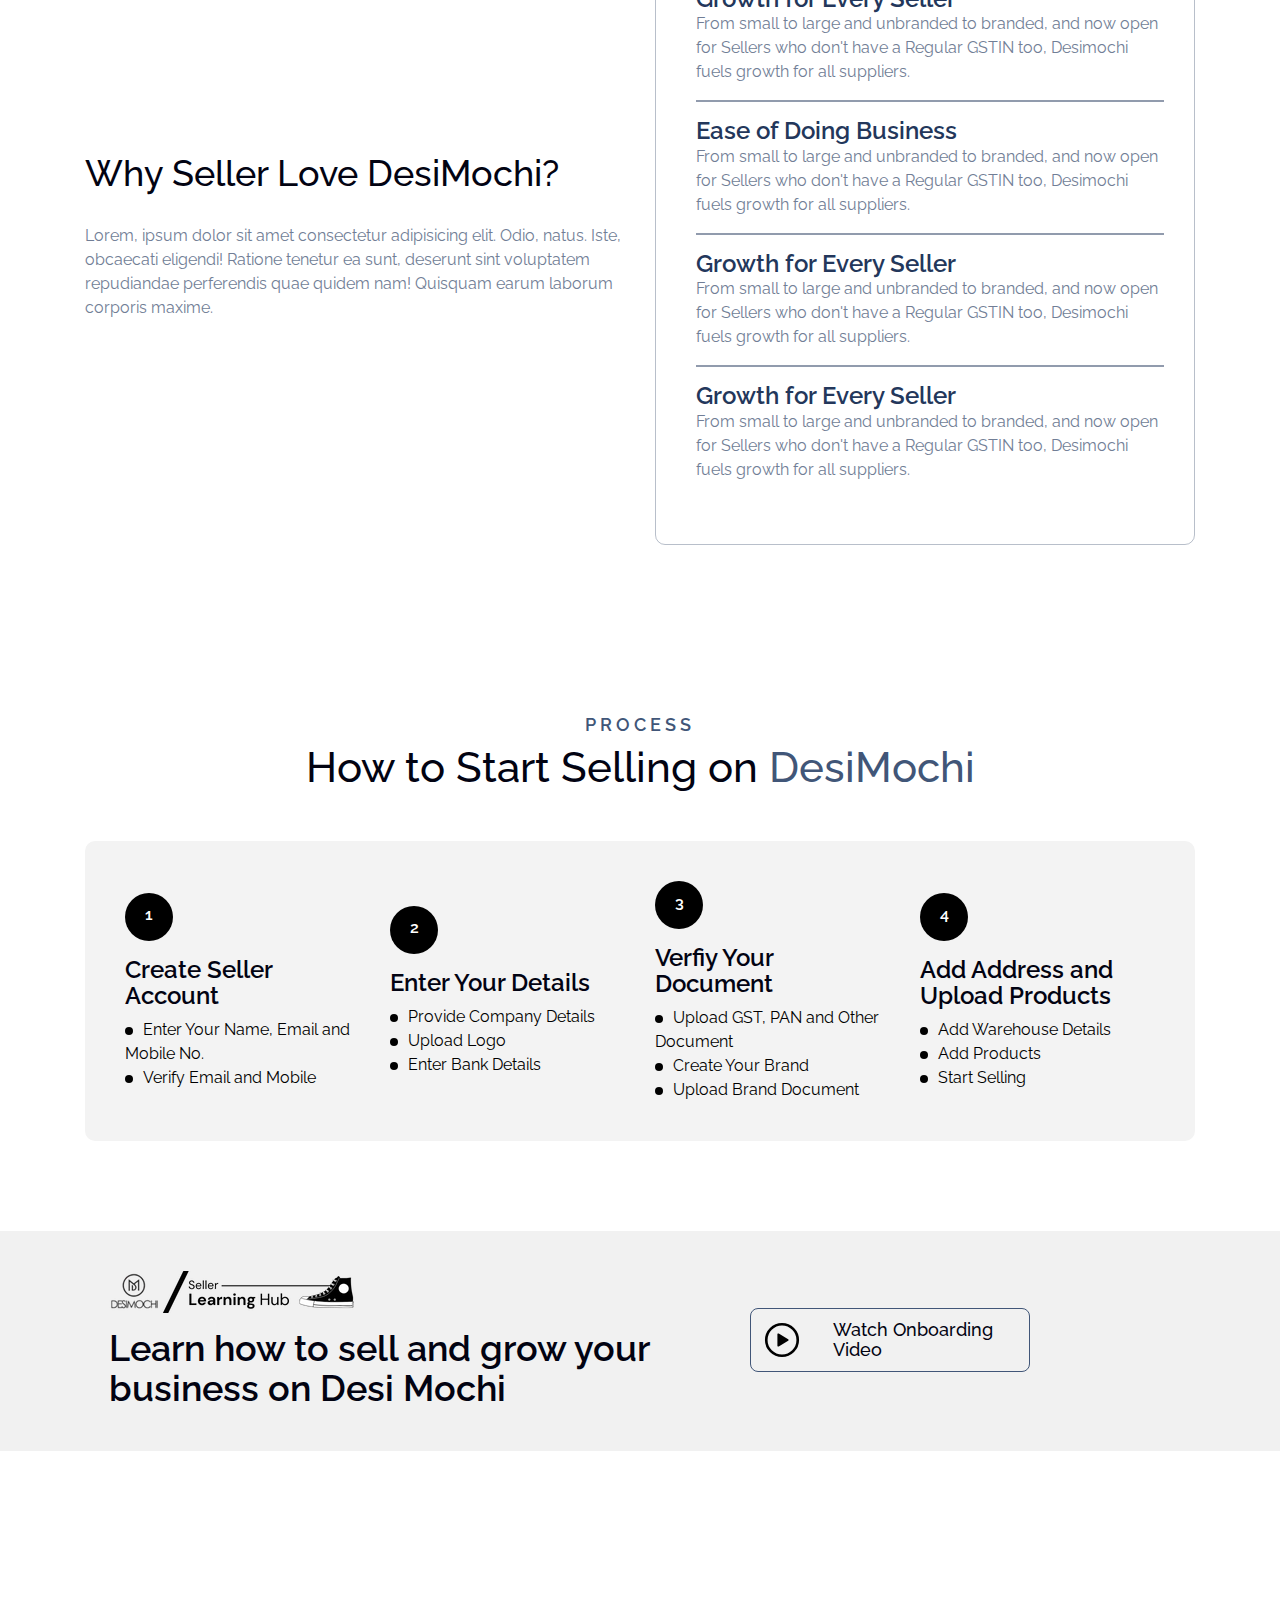
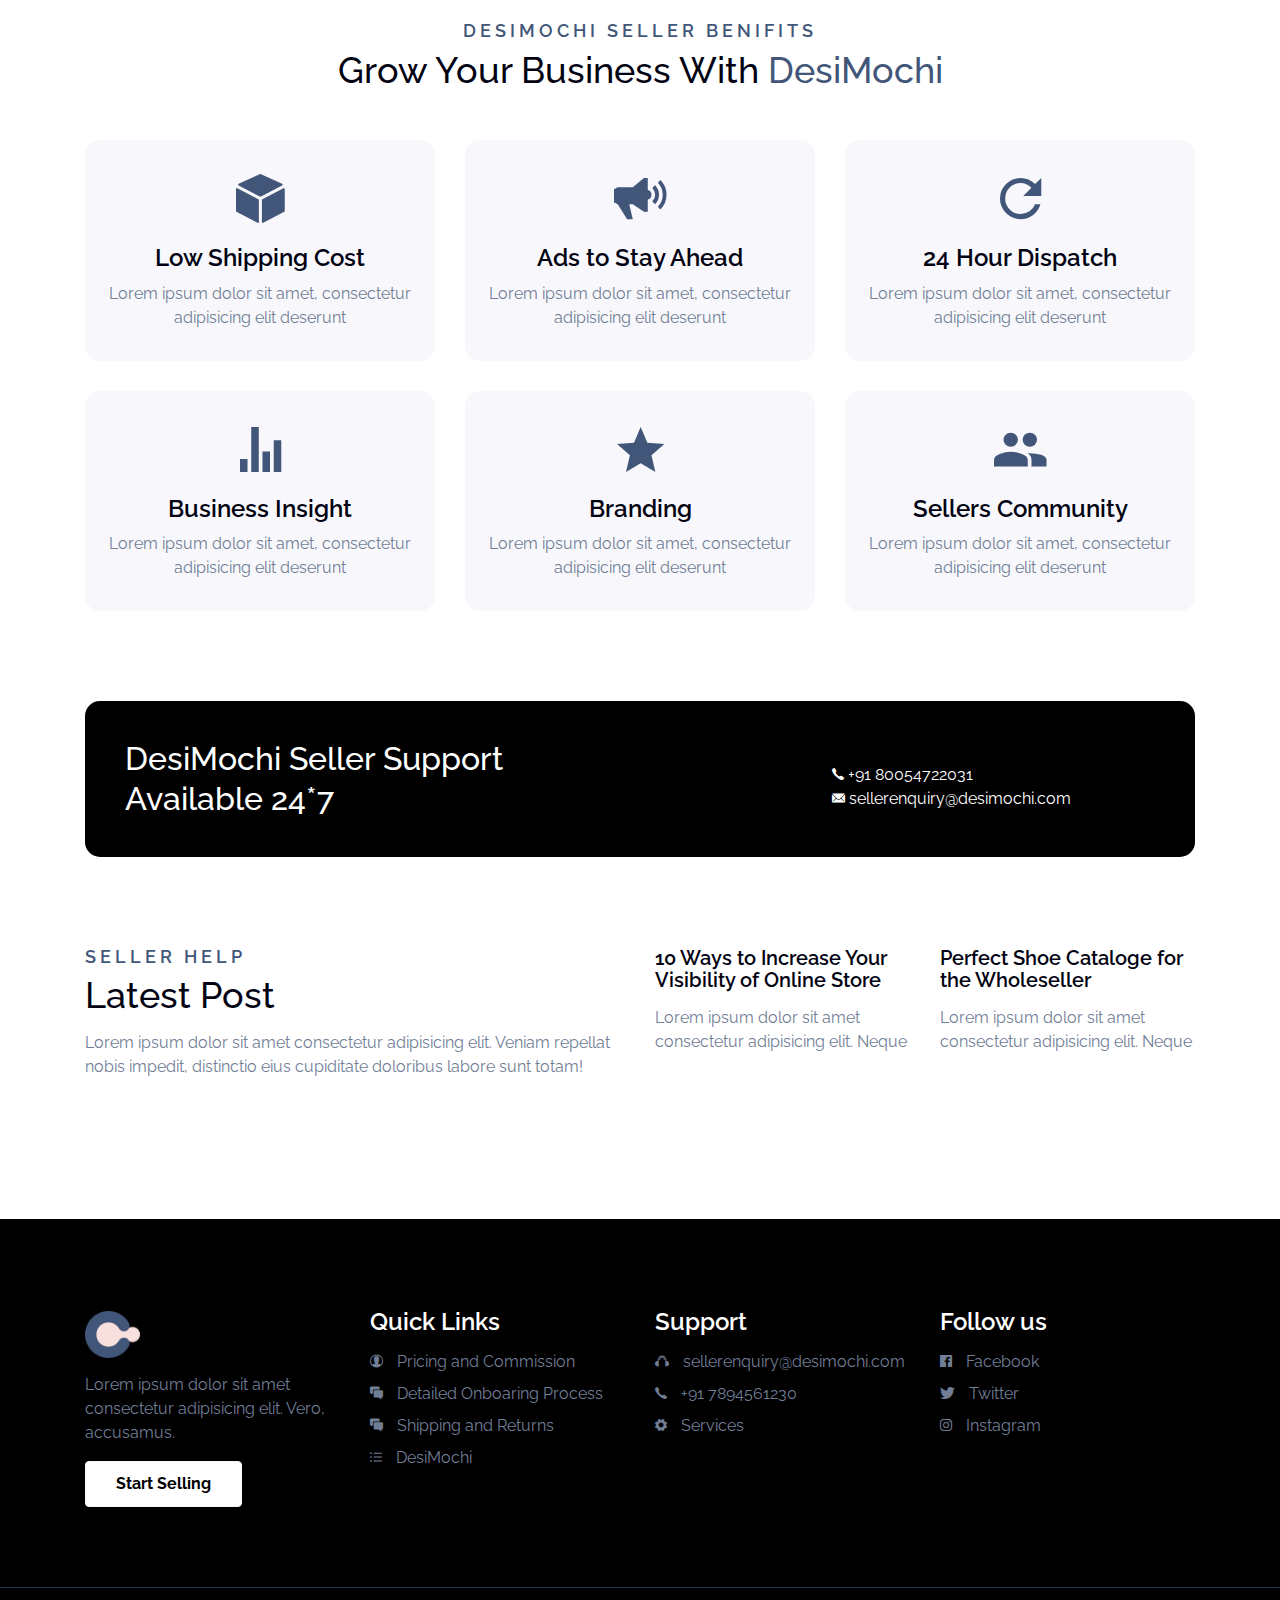
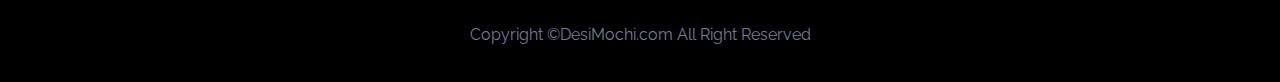
==== commit 3905f16d: "Onboarding Pages Added" ====
--- a/index.html
+++ b/index.html
@@ -31,16 +31,13 @@
 			<div class="collapse navbar-collapse" id="navbarSupportedContent">
 				<ul class="navbar-nav ml-auto">
 					<li class="nav-item">
-						<a class="nav-link" href="#home">Home</a>
+						<a class="nav-link" href="index.html">Home</a>
 					</li>
 					<li class="nav-item">
-						<a class="nav-link" href="#about">Grow</a>
+						<a class="nav-link" href="onboarding-process.html">Onboarding Process</a>
 					</li>
 					<li class="nav-item">
-						<a class="nav-link" href="#portfolio">Pricing</a>
-					</li>
-					<li class="nav-item">
-						<a class="nav-link" href="#services">Resources</a>
+						<a class="nav-link" href="commission.html">Comission</a>
 					</li>
 				</ul>
 				<button class="headbutton">Start Selling</button>
--- a/css/style.css
+++ b/css/style.css
@@ -29,7 +29,7 @@
 /* variable */
 
 /* fonts */
-@import url('https://fonts.googleapis.com/css2?family=PT+Sans:ital,wght@0,400;0,700;1,400;1,700&display=swap');
+@import url('https://fonts.googleapis.com/css2?family=Raleway:ital,wght@0,100..900;1,100..900&display=swap');
 
 /* general */
 body {
@@ -37,7 +37,7 @@
     color: #717e96;
     font-size: 16px;
     font-weight: 400;
-    font-family: "PT Sans", sans-serif;
+    font-family: "Raleway", sans-serif;
 }
 
 h1,
@@ -48,7 +48,7 @@
 h6 {
     line-height: 110%;
     margin: 0;
-    font-family: "PT Sans", sans-serif;
+    font-family: "Raleway", sans-serif;
     font-weight: 500;
     color: #020312;
 }
@@ -166,11 +166,11 @@
 }
 .section-title h2 {
     font-size: 42px;
-    font-weight: 800;
+    font-weight: 500;
 }
 .section-title h3 {
     font-size: 36px;
-    font-weight: 800;
+    font-weight: 500;
 }
 
 .section-title.section-title-left {
@@ -244,7 +244,7 @@
 
 .home-intro .content h2 {
     font-size: 64px;
-    font-weight: 800;
+    font-weight: 500;
 }
 
 .home-intro .content h2 .color-highlight {
@@ -279,7 +279,7 @@
 
 .about .content h3 {
     margin-bottom: 30px;
-    font-weight: 800;
+    font-weight: 500;
     font-size: 36px;
 }
 
@@ -368,7 +368,7 @@
 
 .portfolio .portfolio-filter-menu ul li.active {
     color: #415678;
-    font-weight: 800;
+    font-weight: 500;
 }
 
 .portfolio .row .col-md-4 {
@@ -449,6 +449,7 @@
 
 .services .content:hover {
     background: #000000;
+    color: #ffffff;
     transition: all .3s ease;
 }
 
@@ -494,7 +495,11 @@
     right: 0;
     opacity: 0.2;
 }
-
+.myicon{
+    font-size: 64px;
+    margin-bottom: 10px;
+    color: #000;
+}
 /* words */
 .words-section .content {
     background: #000000;
@@ -504,7 +509,7 @@
 
 .words-section .content h4 {
     font-size: 32px;
-    font-weight: 800;
+    font-weight: 500;
     color: #fff;
 }
 
@@ -845,6 +850,15 @@
     height: fit-content;
     cursor: pointer;
 }
+.cardvideoo{
+    border-radius: 8px;
+    border: 1px solid #415678;
+    padding: 10px;
+    width: fit-content;
+    height: fit-content;
+    cursor: pointer;
+    text-align: center;
+}
 .cardvideo:hover{
     background-color: #415678;
     transition: all .3s ease-in-out;
@@ -875,4 +889,68 @@
 .word-wrapp{
     color: white;
 }
-/* zzzzzzzzzzzzz */+.numberinput{
+    height: 50px;
+    width: 280px;
+    padding: 20px;
+}
+@media (max-width:767px){
+    .numberinput{
+        width: 200px;
+    }
+    .mhide{
+        display: none;
+    }
+    .home-intro{
+        padding-top: 120px;
+    }
+}
+.new{
+    padding: 4px 10px 4px 10px;
+    border-radius: 4px;
+    background-color: #000000;
+    color: white;
+    animation: blink-bg 1s infinite;
+}
+@keyframes blink-bg {
+    0% {
+        background-color: #f1f1f1;
+        color: #000;
+        border: 1px solid #000;
+    }
+    50% {
+        background-color: #000000;
+        color: white;
+    }
+    100% {
+        background-color: #f1f1f1;
+        color: #000;
+        border: 1px solid #000;
+    }
+}
+.bold{
+    font-weight: 800;
+    color: #000000;
+}
+.stepsshop{
+    display: grid;
+    gap: 28px;
+    position: relative;
+}
+.sticky{
+    position: -webkit-sticky; /* Sticky for Safari */
+    position: sticky;
+    top: 100px;
+}
+.stepsshop .active{
+    background: linear-gradient(to right, rgba(35, 53, 78, 0.4) 10%, rgba(0, 0, 0, 0) 100%);
+    color: #000000;
+    border-left: 4px solid black;
+    padding: 15px;
+}
+.customheading{
+    background: linear-gradient(to right, rgba(35, 53, 78, 0.4) 10%, rgba(0, 0, 0, 0) 100%);
+    color: #000000;
+    border-left: 4px solid black;
+    padding: 15px;
+}
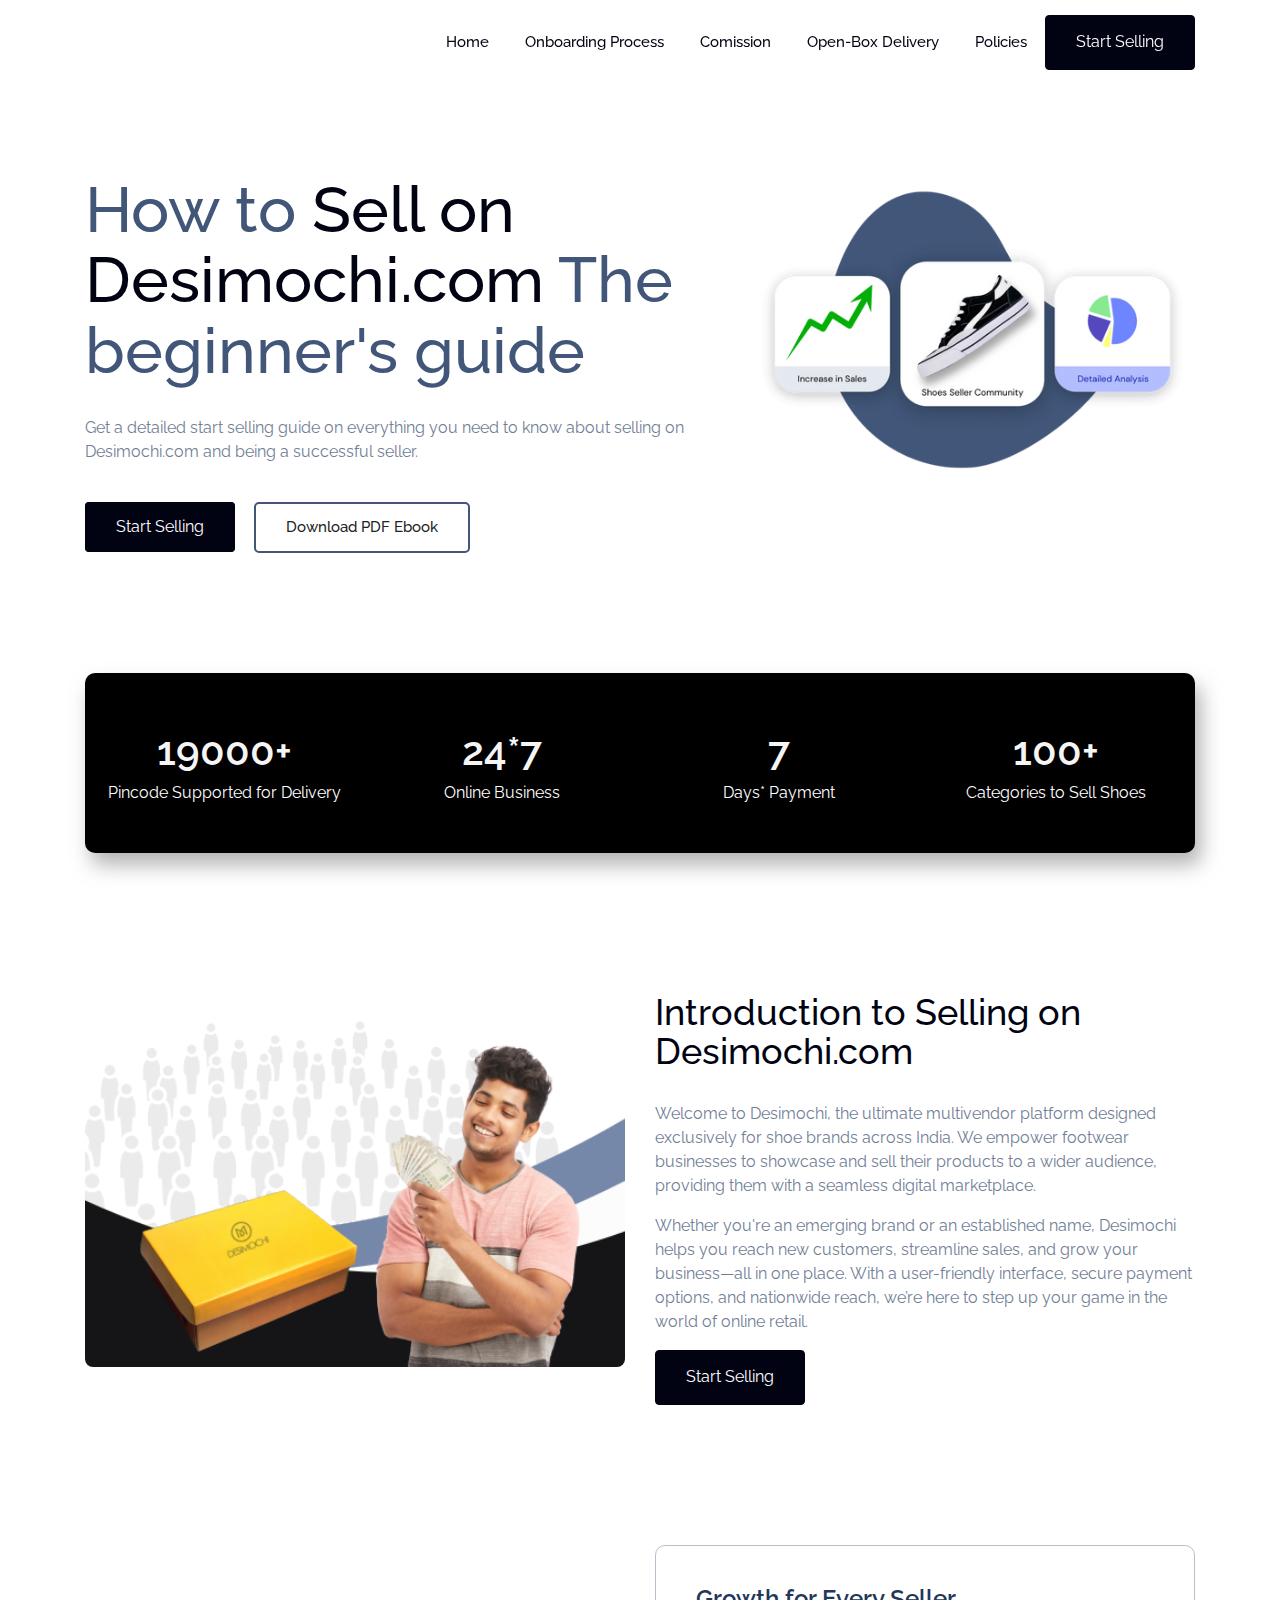
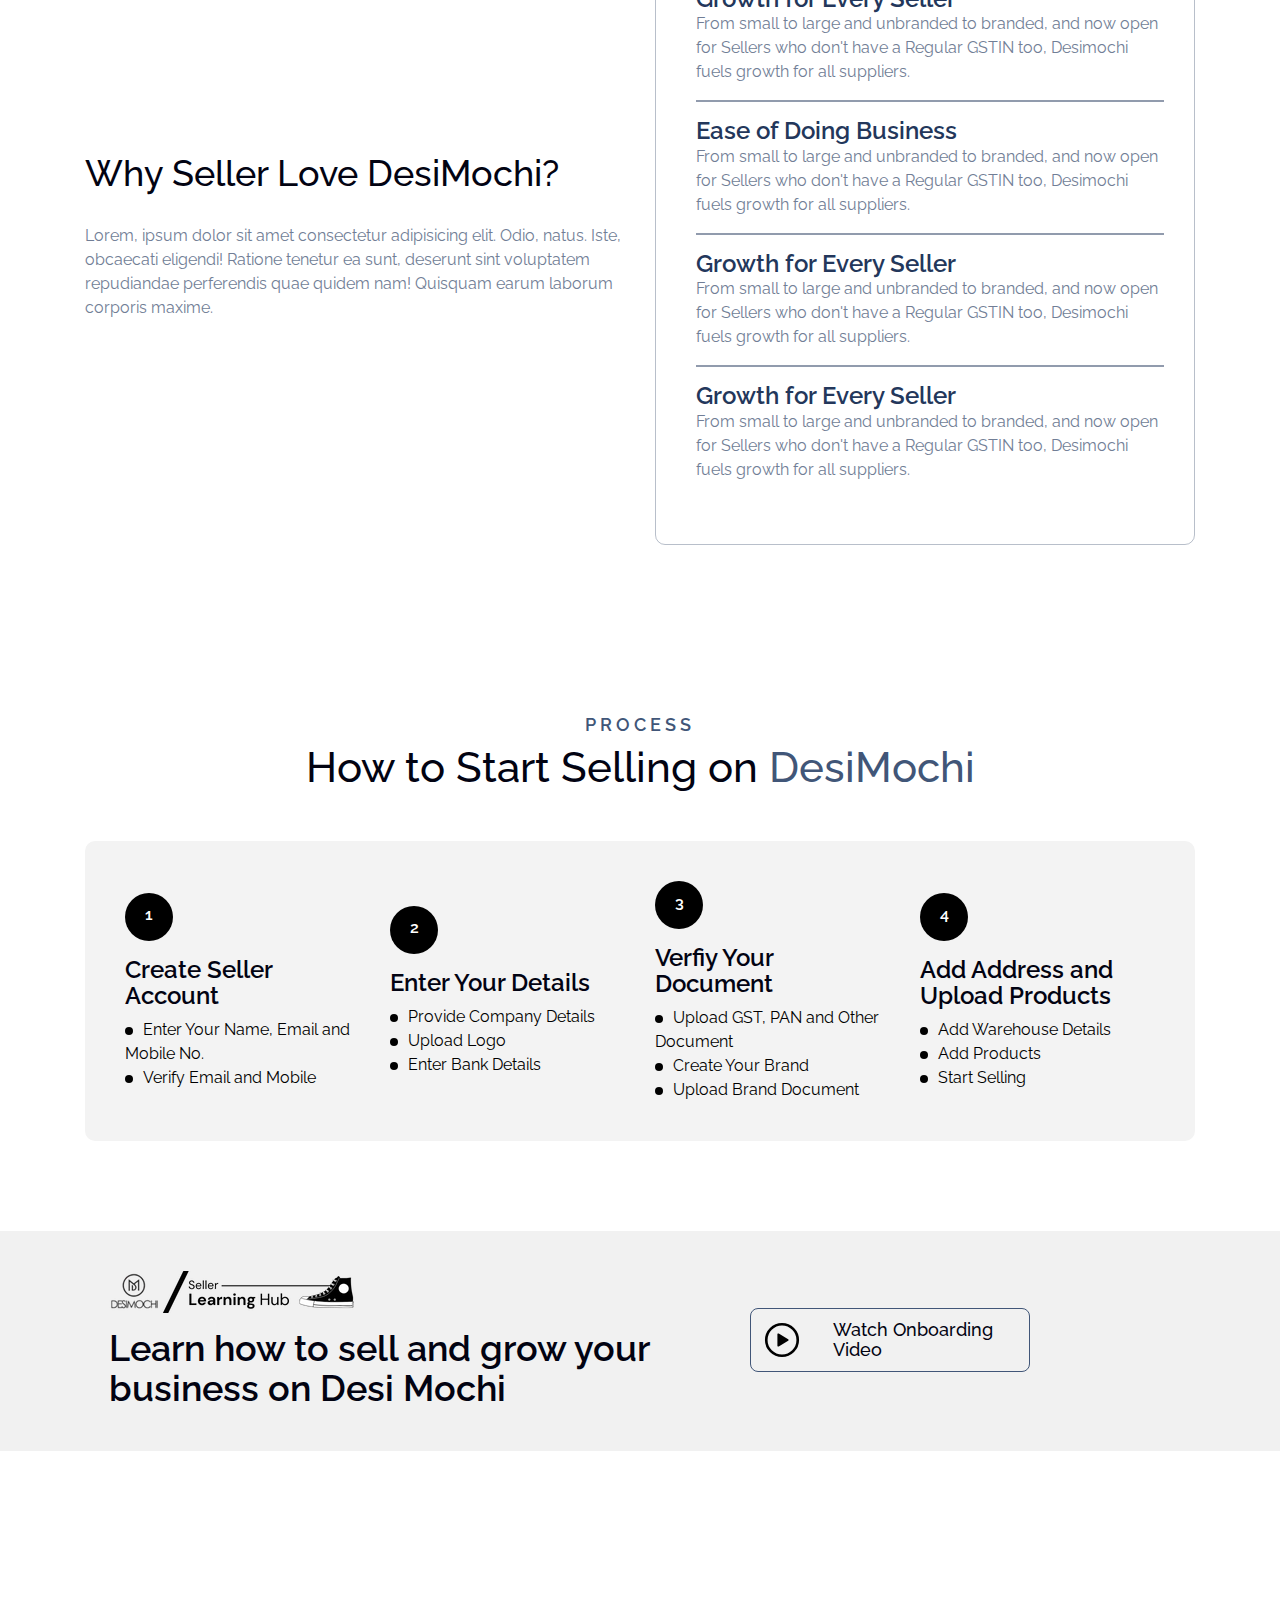
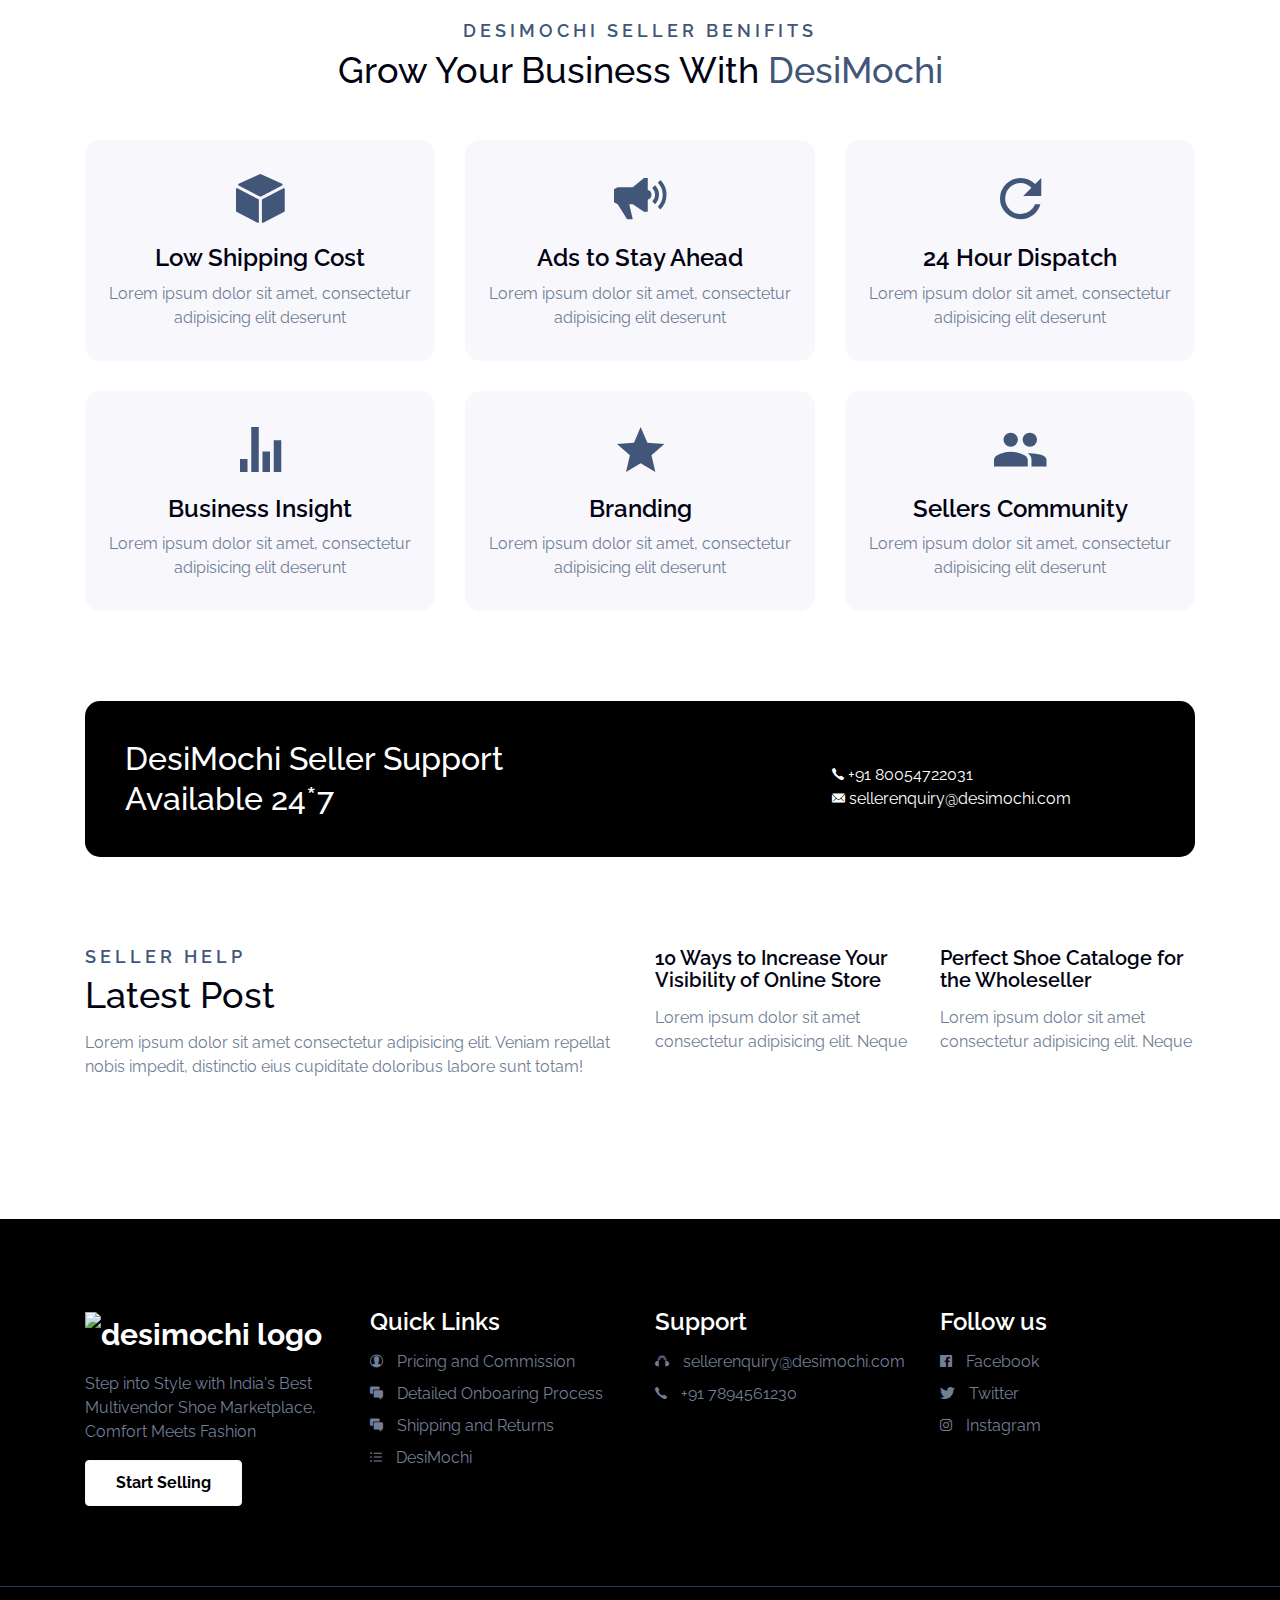
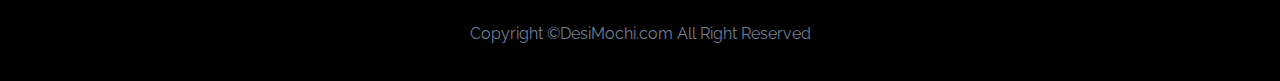
==== commit a61d06d6: "Your commit message" ====
--- a/index.html
+++ b/index.html
@@ -38,6 +38,12 @@
 					</li>
 					<li class="nav-item">
 						<a class="nav-link" href="commission.html">Comission</a>
+					</li>
+                    <li class="nav-item">
+						<a class="nav-link" href="open-box-delivery.html">Open-Box Delivery</a>
+					</li>
+                    <li class="nav-item">
+						<a class="nav-link" href="policies.html">Policies</a>
 					</li>
 				</ul>
 				<button class="headbutton">Start Selling</button>
@@ -390,8 +396,8 @@
 			<div class="row">
 				<div class="col-md-3 col-sm-6 col-xs-12">
 					<div class="content">
-						<div class="brand"><img src="images/logo.png" alt=""></div>
-						<p>Lorem ipsum dolor sit amet consectetur adipisicing elit. Vero, accusamus.</p>
+						<div class="brand"><img src="https://www.desimochi.com/_next/image?url=%2F_next%2Fstatic%2Fmedia%2Fdesimochi-Logo-1.6587f620.png&w=96&q=75" alt="desimochi logo"></div>
+						<p>Step into Style with India's Best Multivendor Shoe Marketplace, Comfort Meets Fashion</p>
 						<button class="footerbutton">Start Selling</button>
 					</div>
 				</div>
@@ -399,10 +405,10 @@
 					<div class="content">
 						<h5>Quick Links</h5>
 						<ul>
-							<li><a href=""><i class="icon ion-ios-contact"></i> Pricing and Commission</a></li>
-							<li><a href=""><i class="icon ion-ios-chatboxes"></i> Detailed Onboaring Process</a></li>
+							<li><a href="commission.html"><i class="icon ion-ios-contact"></i> Pricing and Commission</a></li>
+							<li><a href="onboarding-process.html"><i class="icon ion-ios-chatboxes"></i> Detailed Onboaring Process</a></li>
 							<li><a href=""><i class="icon ion-ios-chatboxes"></i> Shipping and Returns</a></li>
-							<li><a href=""><i class="icon ion-ios-list"></i> DesiMochi</a></li>
+							<li><a href="https://www.desimochi.com/"><i class="icon ion-ios-list"></i> DesiMochi</a></li>
 
 						</ul>
 					</div>
@@ -414,7 +420,6 @@
 							<li><a href=""><i class="icon ion-ios-headset"></i> sellerenquiry@desimochi.com</a></li>
 							<li><a href=""><i class="icon ion-ios-call"></i> +91 7894561230
 							</a></li>
-							<li><a href=""><i class="icon ion-ios-settings"></i> Services</a></li>
 						</ul>
 					</div>
 				</div>
@@ -422,9 +427,9 @@
 					<div class="content">
 						<h5>Follow us</h5>
 						<ul class="social">
-							<li><a href=""><i class="icon ion-logo-facebook"></i> Facebook</a></li>
+							<li><a href="https://www.facebook.com/"><i class="icon ion-logo-facebook"></i> Facebook</a></li>
 							<li><a href=""><i class="icon ion-logo-twitter"></i> Twitter</a></li>
-							<li><a href=""><i class="icon ion-logo-instagram"></i> Instagram</a></li>
+							<li><a href="https://www.instagram.com/desi_mochi/"><i class="icon ion-logo-instagram"></i> Instagram</a></li>
 						</ul>
 					</div>
 				</div>
--- a/css/style.css
+++ b/css/style.css
@@ -894,6 +894,15 @@
     width: 280px;
     padding: 20px;
 }
+.iconsize{
+    font-size: 24px;
+}
+.minebox{
+    width: 60%;
+}
+.styled-linee{
+    width: 40%;
+}
 @media (max-width:767px){
     .numberinput{
         width: 200px;
@@ -904,6 +913,30 @@
     .home-intro{
         padding-top: 120px;
     }
+    .minebox{
+        width: 100%;
+    }
+    .section-title h2{
+        font-size: 36px;
+    }
+}
+.redline{
+    color: rgb(138, 1, 1);
+    font-weight: 600;
+}
+.cards{
+    padding: 25px;
+    text-align: center;
+    font-weight: 600;
+    border-radius: 4px;
+    border: 1px solid gray;
+    color: black;
+    cursor: pointer;
+    box-shadow: 8px 8px 12px rgba(128, 128, 128, 0.389);
+}
+.cards:hover{
+    background-color: #000;
+    color: white;
 }
 .new{
     padding: 4px 10px 4px 10px;
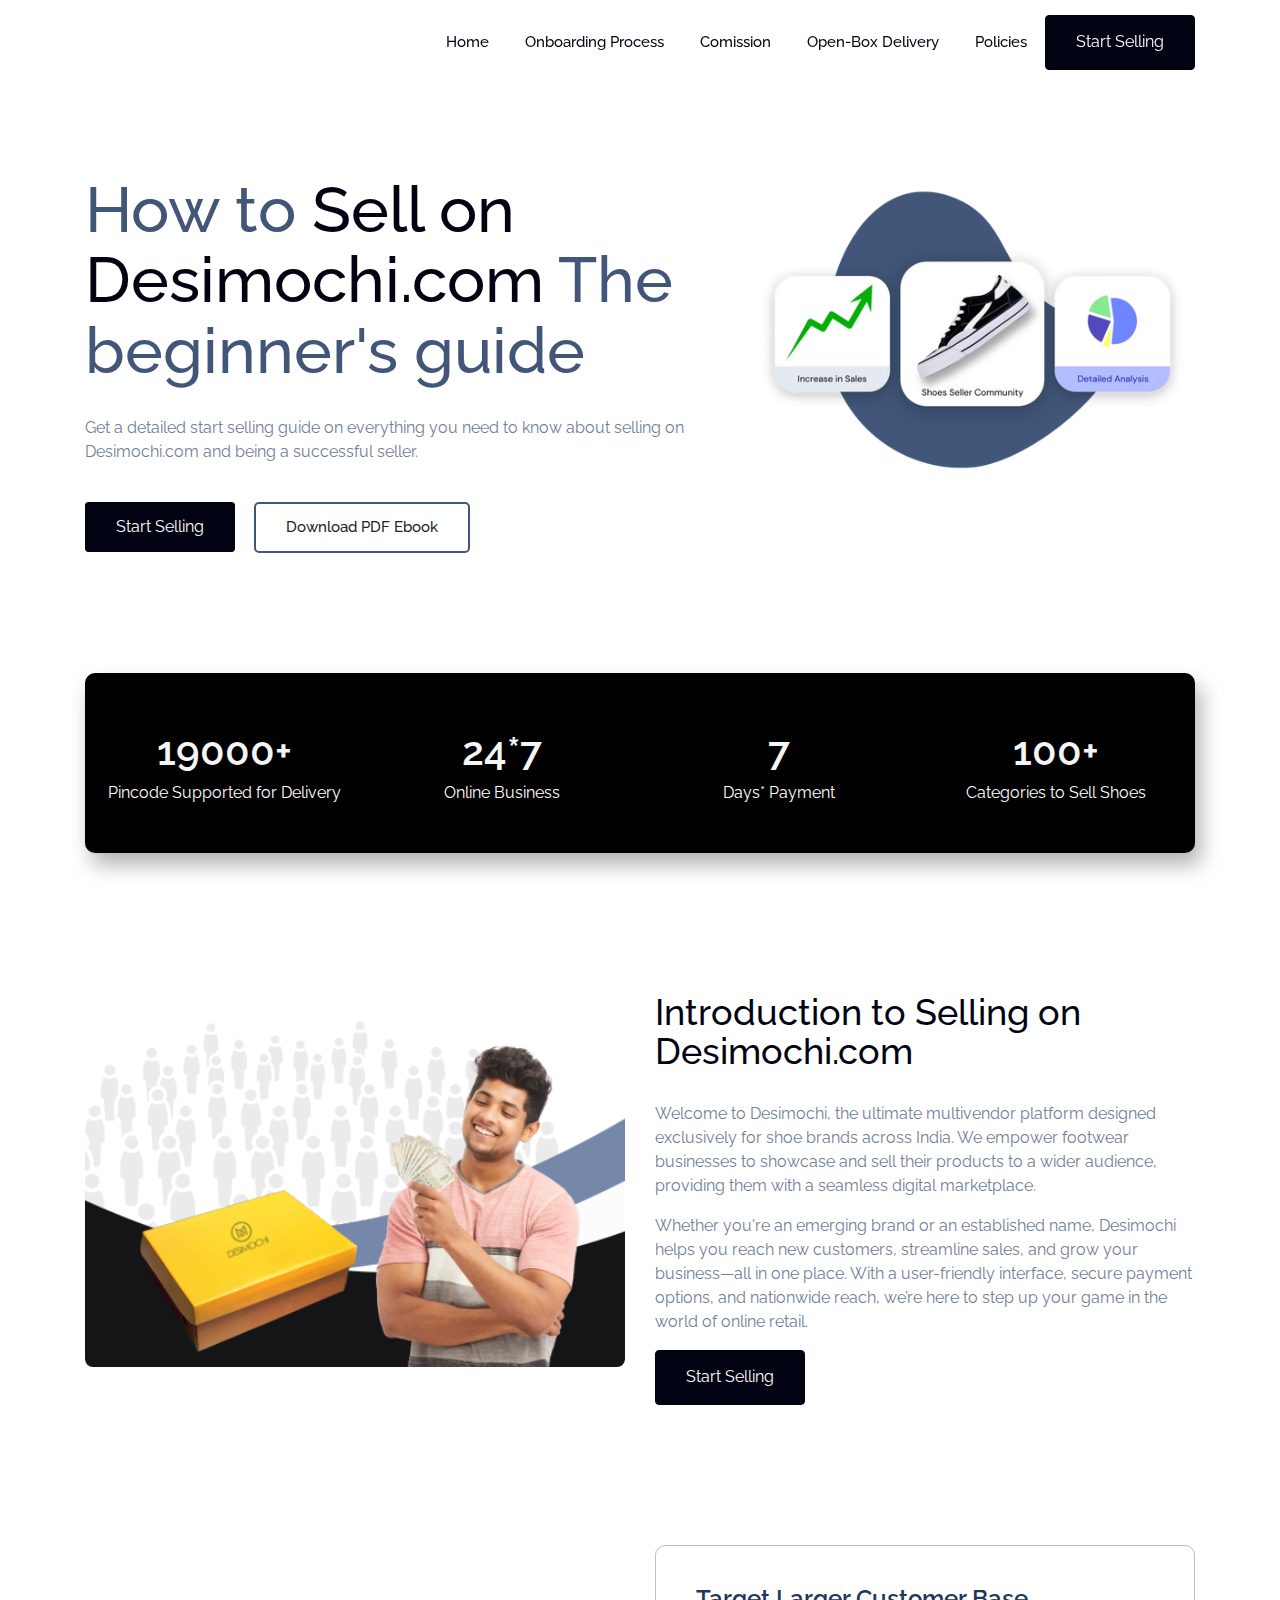
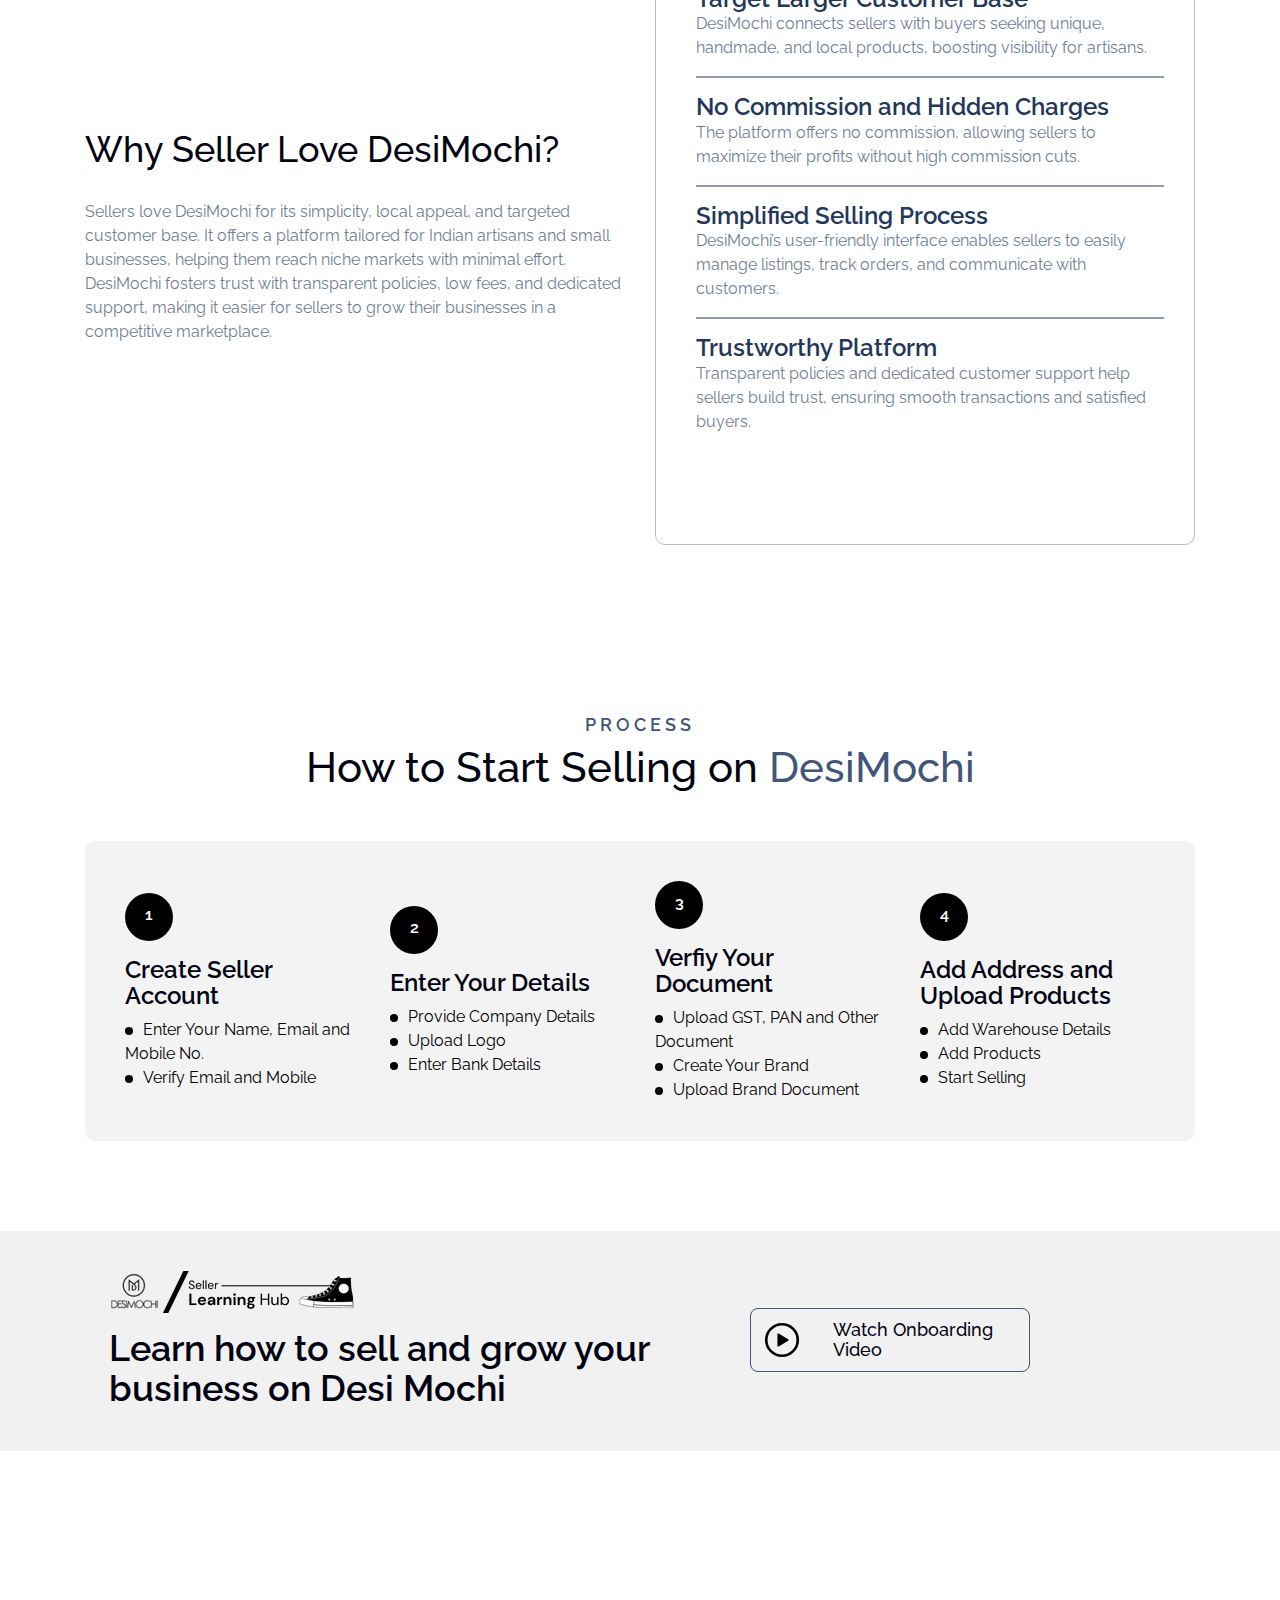
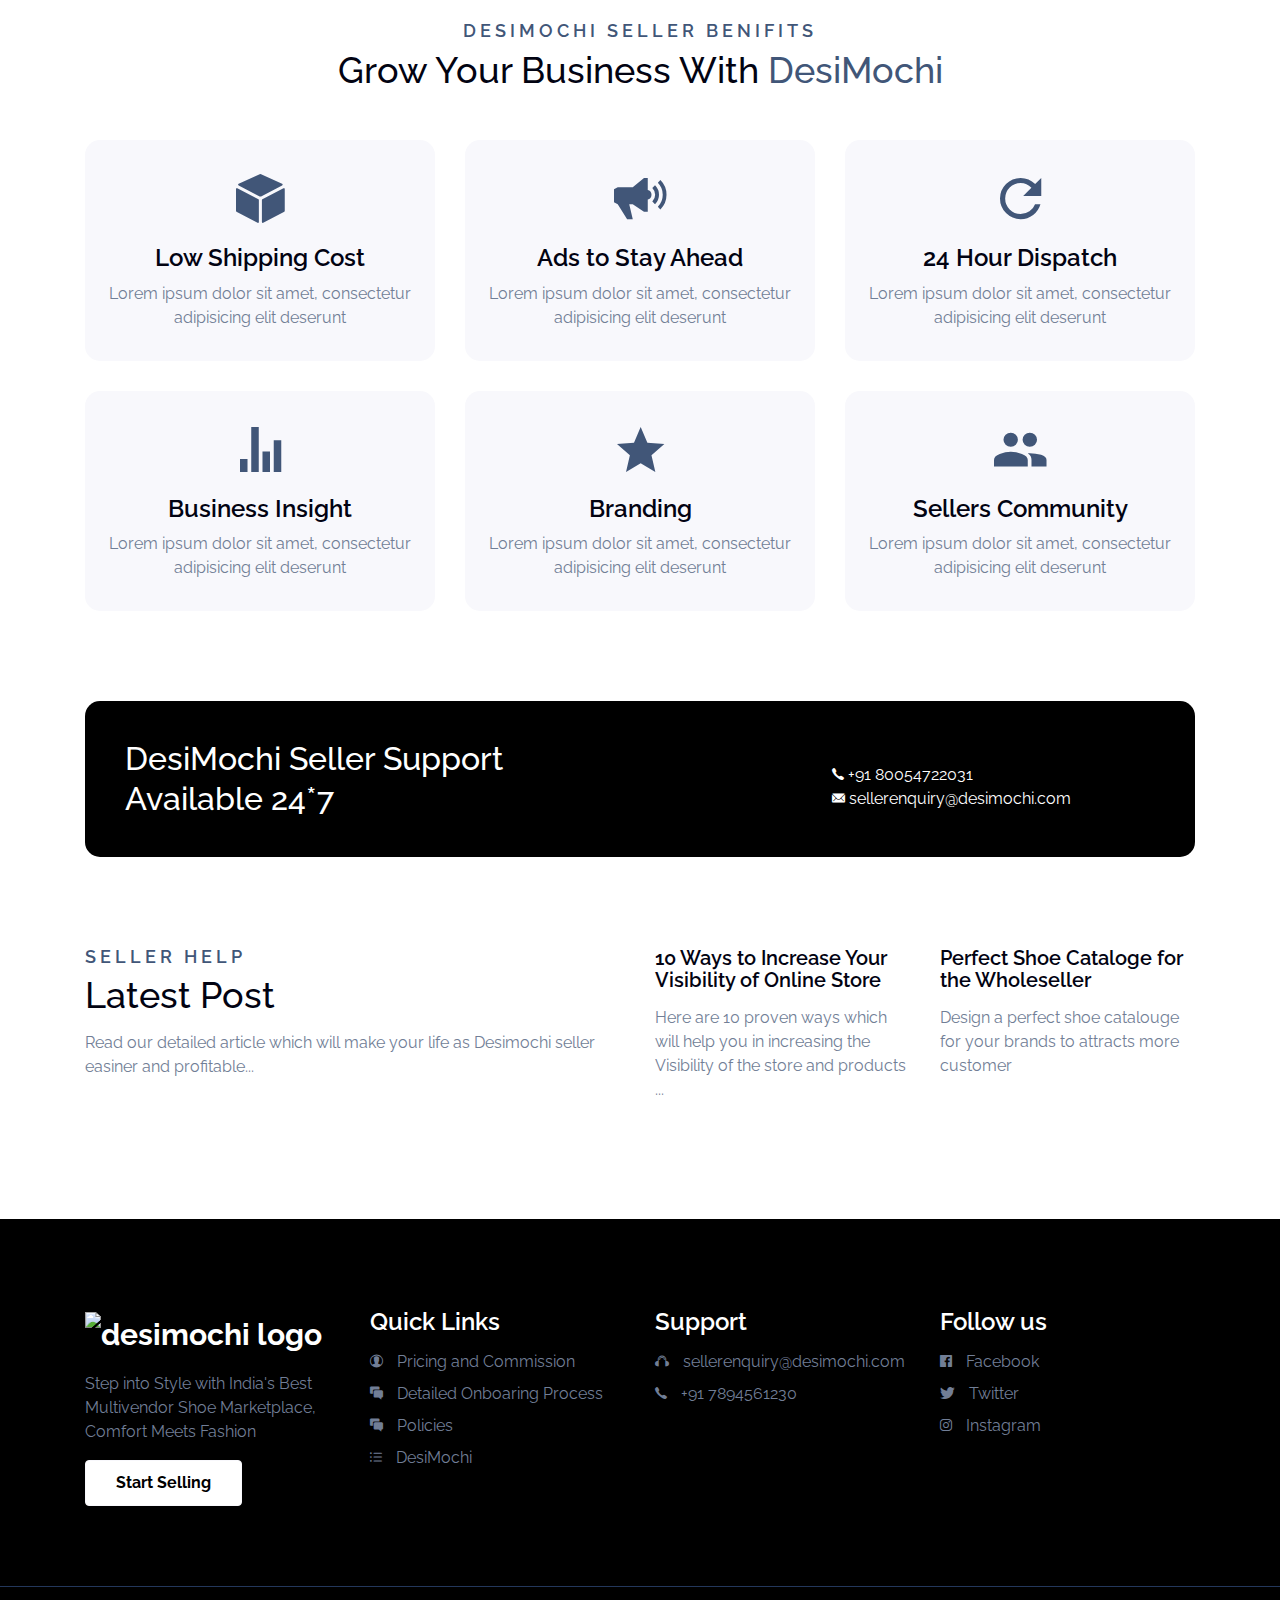
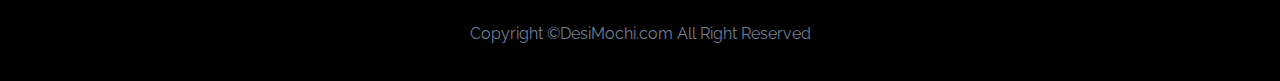
==== commit dda5c15f: "final changes with form" ====
--- a/index.html
+++ b/index.html
@@ -15,7 +15,7 @@
 	<link rel="stylesheet" href="css/magnific-popup.css">
 	<link rel="stylesheet" href="css/style.css">
 </head>
-<body>
+<body >
 
 	<!-- loader -->
 	<div class="fakeLoader"></div>
@@ -46,7 +46,7 @@
 						<a class="nav-link" href="policies.html">Policies</a>
 					</li>
 				</ul>
-				<button class="headbutton">Start Selling</button>
+				<a href="https://vendor.desimochi.com/dashboard" class="headbutton">Start Selling</a>
 			</div>
 		</div>
 	</nav>
@@ -62,8 +62,8 @@
 						<h2>Desimochi.com <span class="color-highlight">The beginner's guide</span></h2>
 						<p>Get a detailed start selling guide on everything you need to know about selling on Desimochi.com and being a successful seller.</p>
 						<ul>
-							<li><a href="" class="headbutton">Start Selling</a></li>
-							<li><a href="" class="button button-secondary">Download PDF Ebook</a></li>
+							<li><a href="https://vendor.desimochi.com/dashboard" class="headbutton">Start Selling</a></li>
+							<li><a href="#" class="button button-secondary">Download PDF Ebook</a></li>
 						</ul>
 					</div>
 				</div>
@@ -117,7 +117,7 @@
 						<h3>Introduction to Selling on Desimochi.com</h3>
 						<p>Welcome to Desimochi, the ultimate multivendor platform designed exclusively for shoe brands across India. We empower footwear businesses to showcase and sell their products to a wider audience, providing them with a seamless digital marketplace. </p>
 						<p>Whether you're an emerging brand or an established name, Desimochi helps you reach new customers, streamline sales, and grow your business—all in one place. With a user-friendly interface, secure payment options, and nationwide reach, we’re here to step up your game in the world of online retail.</p>
-						<button class="headbutton">Start Selling</button>
+						<a href="https://vendor.desimochi.com/dashboard"><button class="headbutton">Start Selling</button></a>
 						
 					</div>
 				</div>
@@ -131,30 +131,31 @@
 				<div class="col-sm-12 col-md-6 col-xs-12">
 					<div class="content">
 						<h3>Why Seller Love DesiMochi?</h3>
-						<p>Lorem, ipsum dolor sit amet consectetur adipisicing elit. Odio, natus. Iste, obcaecati eligendi! Ratione tenetur ea sunt, deserunt sint voluptatem repudiandae perferendis quae quidem nam! Quisquam earum laborum corporis maxime.</p>
+						<p>Sellers love DesiMochi for its simplicity, local appeal, and targeted customer base. It offers a platform tailored for Indian artisans and small businesses, helping them reach niche markets with minimal effort. DesiMochi fosters trust with transparent policies, low fees, and dedicated support, making it easier for sellers to grow their businesses in a competitive marketplace.</p>
 					</div>
 				</div>
 				<div class="col-sm-6 col-md-6 col-xs-6">
 					<div class="content">
 						<div class="boxeofwhy">
 							<div class="whycard">
-								<h4>Growth for Every Seller</h4>
-								<p>From small to large and unbranded to branded, and now open for Sellers who don't have a Regular GSTIN too, Desimochi fuels growth for all suppliers.</p>
+								<h4>Target Larger Customer Base</h4>
+								<p>DesiMochi connects sellers with buyers seeking unique, handmade, and local products, boosting visibility for artisans.</p>
 								<hr class="styled-line" />
 							</div>
 							<div class="whycard">
-								<h4>Ease of Doing Business</h4>
-								<p>From small to large and unbranded to branded, and now open for Sellers who don't have a Regular GSTIN too, Desimochi fuels growth for all suppliers.</p>
+								<h4>No Commission and Hidden Charges</h4>
+								<p>The platform offers no commission, allowing sellers to maximize their profits without high commission cuts.</p>
 								<hr class="styled-line" />
 							</div>
 							<div class="whycard">
-								<h4>Growth for Every Seller</h4>
-								<p>From small to large and unbranded to branded, and now open for Sellers who don't have a Regular GSTIN too, Desimochi fuels growth for all suppliers.</p>
+								<h4>Simplified Selling Process</h4>
+								<p>DesiMochi’s user-friendly interface enables sellers to easily manage listings, track orders, and communicate with customers.</p>
 								<hr class="styled-line" />
 							</div>
 							<div class="whycard">
-								<h4>Growth for Every Seller</h4>
-								<p>From small to large and unbranded to branded, and now open for Sellers who don't have a Regular GSTIN too, Desimochi fuels growth for all suppliers.</p>
+								<h4>Trustworthy Platform
+								</h4>
+								<p>Transparent policies and dedicated customer support help sellers build trust, ensuring smooth transactions and satisfied buyers.</p>
 							
 							</div>
 						</div>
@@ -358,7 +359,7 @@
 						<h5 class="title-top">Seller Help</h5>
 						<h3>Latest Post</h3>
 						<div class="title-desc">
-							<p>Lorem ipsum dolor sit amet consectetur adipisicing elit. Veniam repellat nobis impedit, distinctio eius cupiditate doloribus labore sunt totam!</p>
+							<p>Read our detailed article which will make your life as Desimochi seller easiner and profitable...</p>
 						</div>
 					</div>
 				</div>
@@ -368,7 +369,7 @@
 							<a href="">
 								<div class="content">
 									<h4>10 Ways to Increase Your Visibility of Online Store</h4>
-									<p>Lorem ipsum dolor sit amet consectetur adipisicing elit. Neque</p>
+									<p>Here are 10 proven ways which will help you in increasing the Visibility of the store and products ...</p>
 								</div>
 							</a>
 						</div>
@@ -376,7 +377,7 @@
 							<a href="">
 								<div class="content">
 									<h4>Perfect Shoe Cataloge for the Wholeseller</h4>
-									<p>Lorem ipsum dolor sit amet consectetur adipisicing elit. Neque</p>
+									<p>Design a perfect shoe catalouge for your brands to attracts more customer</p>
 								</div>
 							</a>
 						</div>
@@ -398,7 +399,7 @@
 					<div class="content">
 						<div class="brand"><img src="https://www.desimochi.com/_next/image?url=%2F_next%2Fstatic%2Fmedia%2Fdesimochi-Logo-1.6587f620.png&w=96&q=75" alt="desimochi logo"></div>
 						<p>Step into Style with India's Best Multivendor Shoe Marketplace, Comfort Meets Fashion</p>
-						<button class="footerbutton">Start Selling</button>
+						<a href="https://vendor.desimochi.com/dashboard"><button class="footerbutton">Start Selling</button></a>
 					</div>
 				</div>
 				<div class="col-md-3 col-sm-6 col-xs-12">
@@ -407,7 +408,7 @@
 						<ul>
 							<li><a href="commission.html"><i class="icon ion-ios-contact"></i> Pricing and Commission</a></li>
 							<li><a href="onboarding-process.html"><i class="icon ion-ios-chatboxes"></i> Detailed Onboaring Process</a></li>
-							<li><a href=""><i class="icon ion-ios-chatboxes"></i> Shipping and Returns</a></li>
+							<li><a href="policies.html"><i class="icon ion-ios-chatboxes"></i> Policies</a></li>
 							<li><a href="https://www.desimochi.com/"><i class="icon ion-ios-list"></i> DesiMochi</a></li>
 
 						</ul>
@@ -447,9 +448,7 @@
 	<!-- script -->
 	<script src="js/jquery-3.5.1.min.js"></script>
 	<script src="js/bootstrap.bundle.min.js"></script>
-	<script src="js/jquery.filterizr.min.js"></script>
 	<script src="js/imagesloaded.pkgd.min.js"></script>
-	<script src="js/magnific-popup.min.js"></script>
 	<script src="js/contact-form.js"></script>
 	<script src="js/main.js"></script>
 
